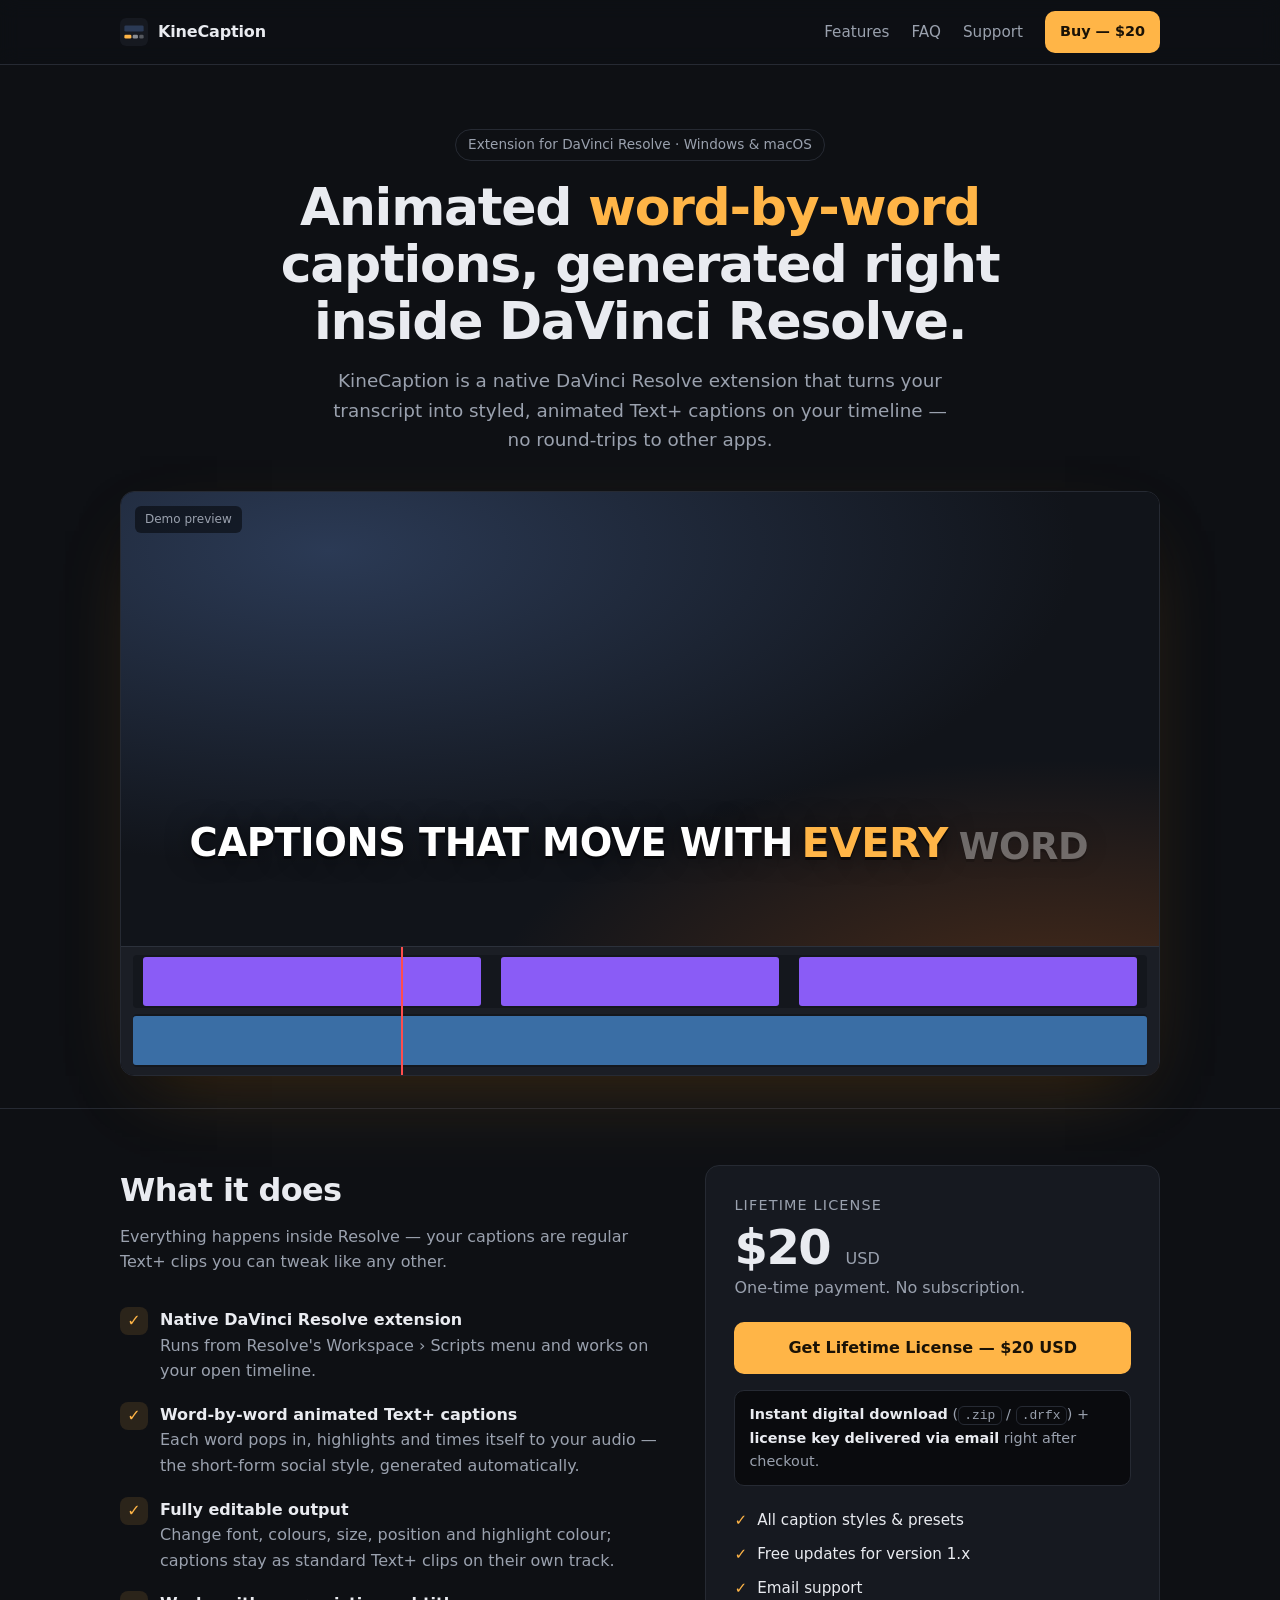
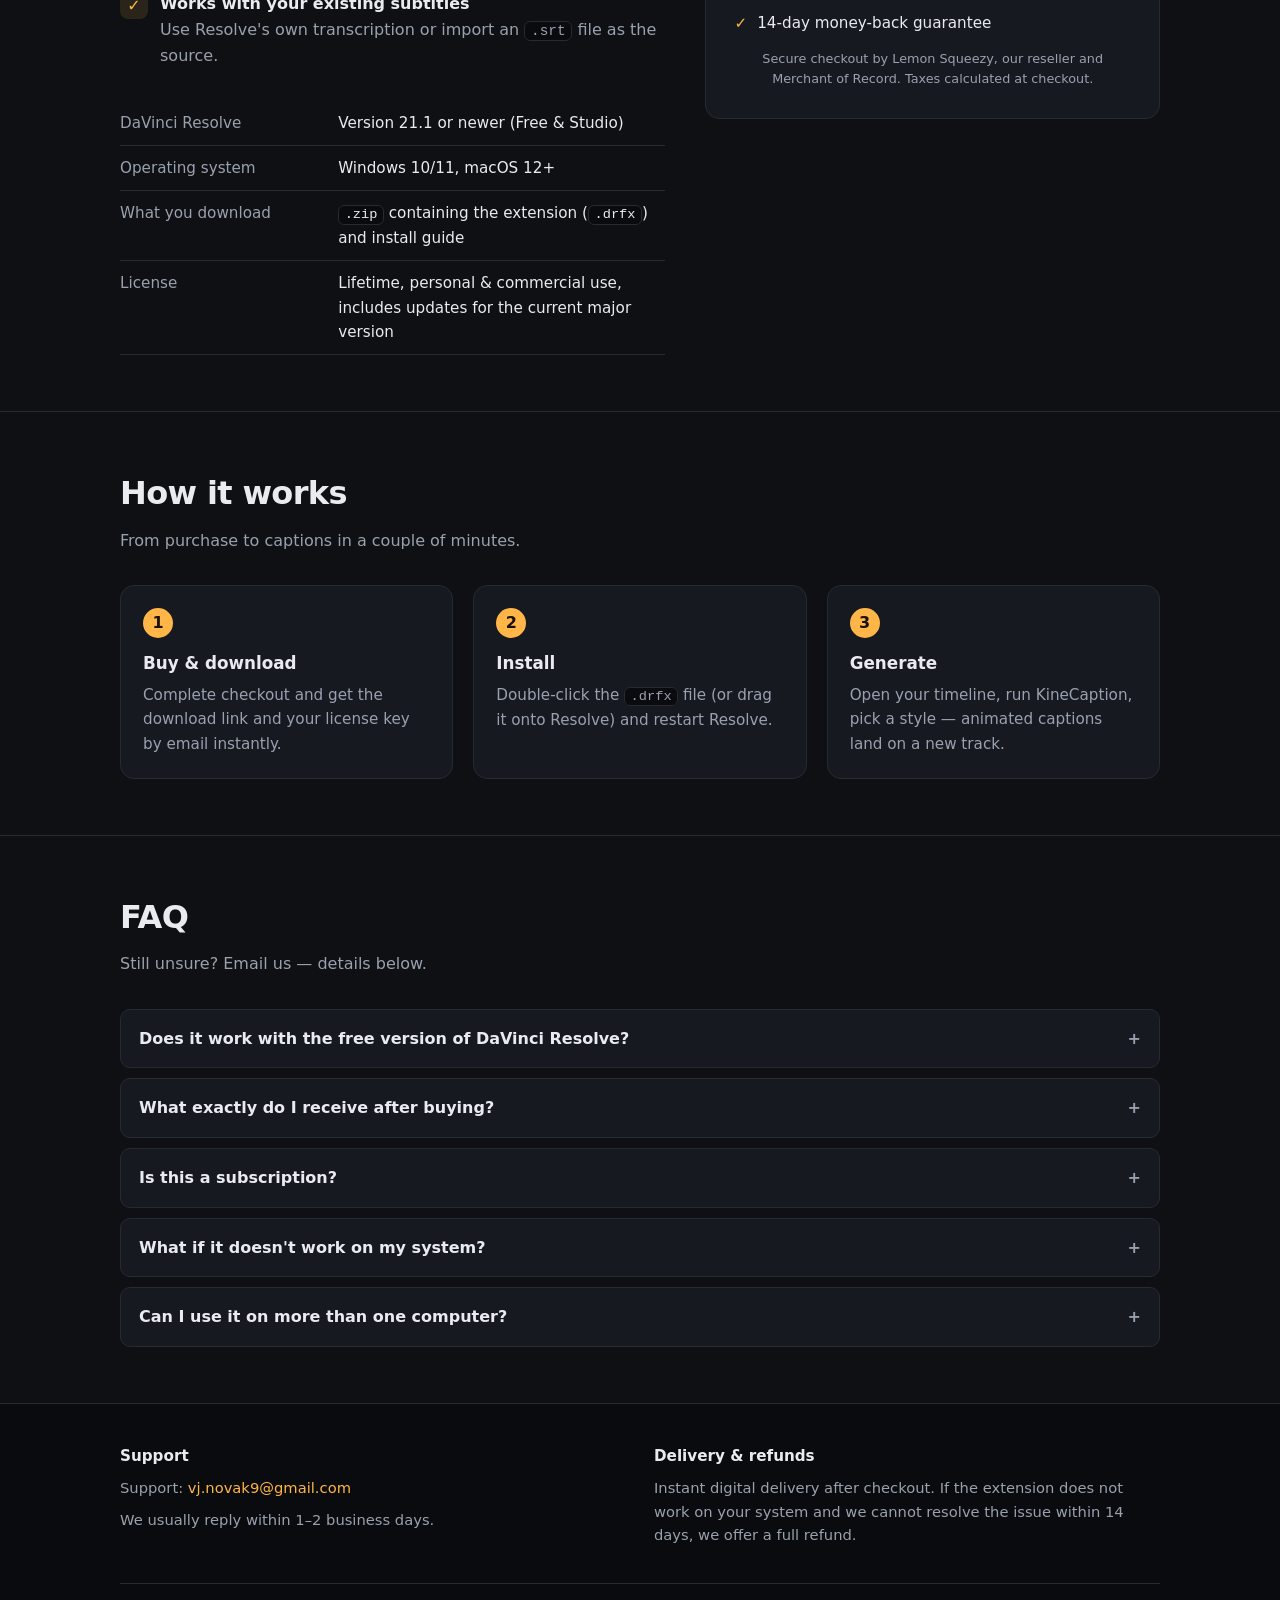
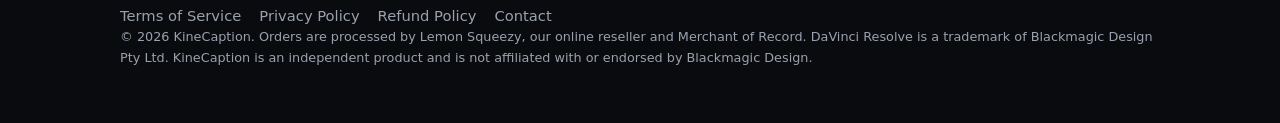
==== index.html @ fbbd6f4f "update some placeholder values to real ones" ====
<!doctype html>
<!--
  ================================================================
  EDIT BEFORE LAUNCH — search this file for these values:
    • Product name ............ "KineCaption"
    • Price ................... "$20" / "20 USD"
    • Checkout link ........... https://videoextensions.lemonsqueezy.com/buy/YOUR-PRODUCT-ID
    • Demo video .............. assets/demo.mp4
    • Seller name / country ... "YOUR NAME" in terms/privacy/refund pages
  The same name, email and seller details also appear in
  terms.html, privacy.html and refund.html.
  ================================================================
-->
<html lang="en">
<head>
  <meta charset="utf-8">
  <meta name="viewport" content="width=device-width, initial-scale=1">
  <title>KineCaption — Animated word-by-word captions for DaVinci Resolve</title>
  <meta name="description" content="A native DaVinci Resolve extension that generates animated, word-by-word Text+ captions on your timeline. One-time purchase, instant digital download.">
  <meta property="og:title" content="KineCaption — Animated word-by-word captions for DaVinci Resolve">
  <meta property="og:description" content="Generate animated, word-by-word Text+ captions directly inside DaVinci Resolve.">
  <meta property="og:type" content="website">
  <meta name="theme-color" content="#0e1014">
  <link rel="icon" href="assets/favicon.svg" type="image/svg+xml">
  <link rel="stylesheet" href="assets/style.css">
</head>
<body>

<header class="site-header">
  <div class="container">
    <a class="brand" href="./">
      <img src="assets/favicon.svg" alt="" width="28" height="28">
      KineCaption
    </a>
    <nav class="nav" aria-label="Main">
      <a href="#features">Features</a>
      <a href="#faq">FAQ</a>
      <a href="#support">Support</a>
      <a class="btn btn-primary btn-small" href="#pricing">Buy — $20</a>
    </nav>
  </div>
</header>

<main>

  <!-- 1. Product name + headline -->
  <section class="hero">
    <div class="container">
      <span class="eyebrow">Extension for DaVinci Resolve · Windows &amp; macOS</span>
      <h1>Animated <em>word-by-word</em> captions, generated right inside DaVinci Resolve.</h1>
      <p class="lede">
        KineCaption is a native DaVinci Resolve extension that turns your transcript into
        styled, animated Text+ captions on your timeline — no round-trips to other apps.
      </p>

      <!-- 2. Demo video -->
      <div class="video-frame" id="demo">
        <!--
          Put your recording at assets/demo.mp4 (H.264 MP4 keeps it compatible
          everywhere). For a still frame before playback, save one as
          assets/poster.jpg and add poster="assets/poster.jpg" to <video>.
          Prefer YouTube/Vimeo? Replace the <video> element with e.g.:
          <iframe src="https://www.youtube-nocookie.com/embed/VIDEO_ID" title="KineCaption demo"
                  allow="accelerometer; encrypted-media; gyroscope; picture-in-picture" allowfullscreen></iframe>
        -->
        <video controls playsinline preload="metadata">
          <source src="assets/demo.mp4" type="video/mp4">
        </video>

        <!-- Shown automatically while assets/demo.mp4 is missing -->
        <div class="demo-placeholder" aria-hidden="true">
          <span class="demo-badge">Demo preview</span>
          <div class="demo-viewer">
            <div class="demo-caption" id="demo-caption"></div>
          </div>
          <div class="demo-timeline">
            <div class="demo-track text" id="demo-text-track"></div>
            <div class="demo-track video"><div class="demo-clip"></div></div>
            <div class="demo-playhead" id="demo-playhead"></div>
          </div>
        </div>
      </div>
    </div>
  </section>

  <!-- Summary bullets + 3. price & delivery -->
  <section id="features">
    <div class="container grid-2">
      <div>
        <h2>What it does</h2>
        <p class="section-sub">Everything happens inside Resolve — your captions are regular Text+ clips you can tweak like any other.</p>

        <ul class="features">
          <li>
            <span class="check" aria-hidden="true">✓</span>
            <div>
              <strong>Native DaVinci Resolve extension</strong>
              <span class="desc">Runs from Resolve's Workspace › Scripts menu and works on your open timeline.</span>
            </div>
          </li>
          <li>
            <span class="check" aria-hidden="true">✓</span>
            <div>
              <strong>Word-by-word animated Text+ captions</strong>
              <span class="desc">Each word pops in, highlights and times itself to your audio — the short-form social style, generated automatically.</span>
            </div>
          </li>
          <li>
            <span class="check" aria-hidden="true">✓</span>
            <div>
              <strong>Fully editable output</strong>
              <span class="desc">Change font, colours, size, position and highlight colour; captions stay as standard Text+ clips on their own track.</span>
            </div>
          </li>
          <li>
            <span class="check" aria-hidden="true">✓</span>
            <div>
              <strong>Works with your existing subtitles</strong>
              <span class="desc">Use Resolve's own transcription or import an <code>.srt</code> file as the source.</span>
            </div>
          </li>
        </ul>

        <table class="compat" aria-label="Compatibility">
          <tr><th scope="row">DaVinci Resolve</th><td>Version 21.1 or newer (Free &amp; Studio)</td></tr>
          <tr><th scope="row">Operating system</th><td>Windows 10/11, macOS 12+</td></tr>
          <tr><th scope="row">What you download</th><td><code>.zip</code> containing the extension (<code>.drfx</code>) and install guide</td></tr>
          <tr><th scope="row">License</th><td>Lifetime, personal &amp; commercial use, includes updates for the current major version</td></tr>
        </table>
      </div>

      <aside class="price-card" id="pricing" aria-labelledby="pricing-title">
        <p class="plan" id="pricing-title">Lifetime license</p>
        <p class="price">$20 <small>USD</small></p>
        <p class="one-time">One-time payment. No subscription.</p>

        <!--
          Paste your Lemon Squeezy checkout link below.
          The "lemonsqueezy-button" class opens checkout as an overlay
          (via lemon.js at the bottom of the page); without JS it opens normally.
        -->
        <a class="btn btn-primary btn-block lemonsqueezy-button"
           href="https://videoextensions.lemonsqueezy.com/buy/YOUR-PRODUCT-ID">
          Get Lifetime License — $20 USD
        </a>

        <p class="delivery">
          <strong>Instant digital download</strong> (<code>.zip</code> / <code>.drfx</code>)
          + <strong>license key delivered via email</strong> right after checkout.
        </p>

        <ul>
          <li>All caption styles &amp; presets</li>
          <li>Free updates for version 1.x</li>
          <li>Email support</li>
          <li>14-day money-back guarantee</li>
        </ul>

        <p class="secure">Secure checkout by Lemon Squeezy, our reseller and Merchant of Record. Taxes calculated at checkout.</p>
      </aside>
    </div>
  </section>

  <section id="how">
    <div class="container">
      <h2>How it works</h2>
      <p class="section-sub">From purchase to captions in a couple of minutes.</p>
      <div class="steps">
        <div class="step">
          <h3>Buy &amp; download</h3>
          <p>Complete checkout and get the download link and your license key by email instantly.</p>
        </div>
        <div class="step">
          <h3>Install</h3>
          <p>Double-click the <code>.drfx</code> file (or drag it onto Resolve) and restart Resolve.</p>
        </div>
        <div class="step">
          <h3>Generate</h3>
          <p>Open your timeline, run KineCaption, pick a style — animated captions land on a new track.</p>
        </div>
      </div>
    </div>
  </section>

  <section id="faq">
    <div class="container">
      <h2>FAQ</h2>
      <p class="section-sub">Still unsure? Email us — details below.</p>
      <div class="faq">
        <details>
          <summary>Does it work with the free version of DaVinci Resolve?</summary>
          <p>No. KineCaption works only with DaVinci Resolve Studio, version 21.1 or newer.</p>
        </details>
        <details>
          <summary>What exactly do I receive after buying?</summary>
          <p>A download link for a <code>.zip</code> file containing the extension (<code>.drfx</code>) and a short install guide, plus a license key. Both arrive by email immediately after checkout and are also shown on the order confirmation page.</p>
        </details>
        <details>
          <summary>Is this a subscription?</summary>
          <p>No. It's a one-time payment of $20 USD for a lifetime license.</p>
        </details>
        <details>
          <summary>What if it doesn't work on my system?</summary>
          <p>Email us and we'll help you get it running. If we can't resolve the issue within 14 days of purchase, you get a full refund. See the <a href="refund.html">refund policy</a>.</p>
        </details>
        <details>
          <summary>Can I use it on more than one computer?</summary>
          <p>Yes — one license covers you, the buyer, on up to two computers that you personally use.</p>
        </details>
      </div>
    </div>
  </section>

</main>

<!-- 4. Support email + 5. fulfillment & refund policy -->
<footer class="site-footer" id="support">
  <div class="container">
    <div class="footer-grid">
      <div>
        <h4>Support</h4>
        <p>Support: <a href="mailto:vj.novak9@gmail.com">vj.novak9@gmail.com</a></p>
        <p>We usually reply within 1–2 business days.</p>
      </div>
      <div>
        <h4>Delivery &amp; refunds</h4>
        <p>Instant digital delivery after checkout. If the extension does not work on your system and we cannot resolve the issue within 14 days, we offer a full refund.</p>
      </div>
    </div>

    <nav class="footer-links" aria-label="Legal">
      <a href="terms.html">Terms of Service</a>
      <a href="privacy.html">Privacy Policy</a>
      <a href="refund.html">Refund Policy</a>
      <a href="mailto:vj.novak9@gmail.com">Contact</a>
    </nav>

    <p class="legal-note">
      © <span id="year">2026</span> KineCaption. Orders are processed by Lemon Squeezy, our online reseller and Merchant of Record.
      DaVinci Resolve is a trademark of Blackmagic Design Pty Ltd. KineCaption is an independent product and is not affiliated with or endorsed by Blackmagic Design.
    </p>
  </div>
</footer>

<script src="assets/main.js" defer></script>
<!-- Lemon Squeezy checkout overlay — https://docs.lemonsqueezy.com/help/lemonjs/what-is-lemonjs -->
<script src="https://app.lemonsqueezy.com/js/lemon.js" defer></script>
</body>
</html>
---- assets/style.css ----
/* ------------------------------------------------------------------
   Design tokens
------------------------------------------------------------------- */
:root {
  --bg: #0e1014;
  --bg-raised: #161920;
  --bg-sunken: #0a0b0e;
  --border: #262a33;
  --text: #e9ebf0;
  --text-muted: #9aa1ae;
  --accent: #ffb547;
  --accent-strong: #ff9a1f;
  --accent-ink: #1a1206;
  --radius: 14px;
  --maxw: 1080px;
  --font: ui-sans-serif, system-ui, -apple-system, "Segoe UI", Roboto, "Helvetica Neue", Arial, sans-serif;
  --mono: ui-monospace, SFMono-Regular, Menlo, Consolas, monospace;
}

*,
*::before,
*::after { box-sizing: border-box; }

html { scroll-behavior: smooth; scroll-padding-top: 80px; }

body {
  margin: 0;
  background: var(--bg);
  color: var(--text);
  font-family: var(--font);
  font-size: 16px;
  line-height: 1.6;
  -webkit-font-smoothing: antialiased;
}

a { color: var(--accent); text-decoration: none; }
a:hover { text-decoration: underline; }

code {
  font-family: var(--mono);
  font-size: 0.9em;
  background: var(--bg-sunken);
  border: 1px solid var(--border);
  border-radius: 6px;
  padding: 0.1em 0.4em;
}

.container {
  width: 100%;
  max-width: var(--maxw);
  margin: 0 auto;
  padding: 0 20px;
}

/* ------------------------------------------------------------------
   Header
------------------------------------------------------------------- */
.site-header {
  position: sticky;
  top: 0;
  z-index: 10;
  background: rgba(14, 16, 20, 0.85);
  backdrop-filter: blur(10px);
  border-bottom: 1px solid var(--border);
}

.site-header .container {
  display: flex;
  align-items: center;
  justify-content: space-between;
  height: 64px;
}

.brand {
  display: flex;
  align-items: center;
  gap: 10px;
  color: var(--text);
  font-weight: 700;
  letter-spacing: -0.01em;
}
.brand:hover { text-decoration: none; }
.brand img { width: 28px; height: 28px; }

.nav { display: flex; align-items: center; gap: 22px; }
.nav a:not(.btn) { color: var(--text-muted); font-size: 0.95rem; }
.nav a:not(.btn):hover { color: var(--text); text-decoration: none; }

/* ------------------------------------------------------------------
   Buttons
------------------------------------------------------------------- */
.btn {
  display: inline-flex;
  align-items: center;
  justify-content: center;
  gap: 8px;
  padding: 12px 22px;
  border-radius: 10px;
  border: 1px solid transparent;
  font-weight: 650;
  font-size: 1rem;
  cursor: pointer;
  transition: transform 0.12s ease, background 0.12s ease;
}
.btn:hover { text-decoration: none; transform: translateY(-1px); }

.btn-primary {
  background: var(--accent);
  color: var(--accent-ink);
}
.btn-primary:hover { background: var(--accent-strong); }

.btn-small { padding: 8px 14px; font-size: 0.9rem; }
.btn-block { width: 100%; }

/* ------------------------------------------------------------------
   Hero
------------------------------------------------------------------- */
.hero { padding: 64px 0 32px; text-align: center; }

.eyebrow {
  display: inline-block;
  margin-bottom: 18px;
  padding: 4px 12px;
  border: 1px solid var(--border);
  border-radius: 999px;
  color: var(--text-muted);
  font-size: 0.85rem;
}

.hero h1 {
  margin: 0 auto 16px;
  max-width: 820px;
  font-size: clamp(2rem, 5vw, 3.25rem);
  line-height: 1.1;
  letter-spacing: -0.025em;
}
.hero h1 em { font-style: normal; color: var(--accent); }

.lede {
  margin: 0 auto 36px;
  max-width: 640px;
  color: var(--text-muted);
  font-size: 1.15rem;
}

/* ------------------------------------------------------------------
   Demo video
------------------------------------------------------------------- */
.video-frame {
  position: relative;
  aspect-ratio: 16 / 9;
  width: 100%;
  border-radius: var(--radius);
  border: 1px solid var(--border);
  background: var(--bg-sunken);
  overflow: hidden;
  box-shadow: 0 30px 80px -30px rgba(255, 170, 60, 0.25), 0 20px 50px -20px rgba(0, 0, 0, 0.8);
}

.video-frame video,
.video-frame iframe {
  position: absolute;
  inset: 0;
  width: 100%;
  height: 100%;
  border: 0;
  background: #000;
}

/* Animated placeholder, shown until a real demo video is added */
.demo-placeholder {
  position: absolute;
  inset: 0;
  display: none;
  flex-direction: column;
  background:
    radial-gradient(120% 90% at 20% 10%, #2b3a55 0%, transparent 60%),
    radial-gradient(100% 80% at 90% 90%, #4a2c1a 0%, transparent 55%),
    #11141a;
}
.video-frame.no-video .demo-placeholder { display: flex; }
.video-frame.no-video video { display: none; }

.demo-viewer {
  flex: 1;
  display: flex;
  align-items: flex-end;
  justify-content: center;
  padding: 0 6% 7%;
}

.demo-caption {
  display: flex;
  flex-wrap: wrap;
  justify-content: center;
  gap: 0 0.35em;
  min-height: 1.3em;
  font-size: clamp(1.1rem, 3.6vw, 2.4rem);
  font-weight: 800;
  letter-spacing: -0.01em;
  text-transform: uppercase;
  text-shadow: 0 3px 0 rgba(0, 0, 0, 0.55), 0 0 24px rgba(0, 0, 0, 0.6);
}
.demo-caption span {
  color: #fff;
  opacity: 0.35;
  transform: translateY(4px) scale(0.96);
  transition: opacity 0.15s ease, transform 0.15s ease, color 0.15s ease;
}
.demo-caption span.shown { opacity: 1; transform: none; }
.demo-caption span.active { color: var(--accent); transform: scale(1.08); }

.demo-timeline {
  height: 22%;
  min-height: 56px;
  padding: 8px 12px;
  background: #1b1e25;
  border-top: 1px solid #2c313b;
  display: grid;
  grid-template-rows: 1fr 1fr;
  gap: 6px;
  position: relative;
}
.demo-track { position: relative; border-radius: 4px; background: #14171d; }
.demo-clip {
  position: absolute;
  top: 2px;
  bottom: 2px;
  border-radius: 3px;
}
.demo-track.text .demo-clip { background: #8a5cf6; }
.demo-track.video .demo-clip { background: #3a6ea5; left: 0; right: 0; }
.demo-playhead {
  position: absolute;
  top: 0;
  bottom: 0;
  left: 12px;
  width: 2px;
  background: #ff4d4d;
}

.demo-badge {
  position: absolute;
  top: 14px;
  left: 14px;
  padding: 4px 10px;
  border-radius: 6px;
  background: rgba(0, 0, 0, 0.5);
  color: var(--text-muted);
  font-size: 0.75rem;
}

/* ------------------------------------------------------------------
   Sections
------------------------------------------------------------------- */
section { padding: 56px 0; }
section + section { border-top: 1px solid var(--border); }

h2 {
  margin: 0 0 8px;
  font-size: clamp(1.5rem, 3vw, 2rem);
  letter-spacing: -0.02em;
}
.section-sub { margin: 0 0 32px; color: var(--text-muted); }

.grid-2 {
  display: grid;
  grid-template-columns: 1.2fr 1fr;
  gap: 40px;
  align-items: start;
}

/* Feature bullets */
.features { list-style: none; margin: 0; padding: 0; display: grid; gap: 18px; }
.features li { display: grid; grid-template-columns: 28px 1fr; gap: 12px; }
.features .check {
  width: 28px;
  height: 28px;
  border-radius: 8px;
  display: grid;
  place-items: center;
  background: rgba(255, 181, 71, 0.12);
  color: var(--accent);
  font-weight: 800;
}
.features strong { display: block; }
.features span.desc { color: var(--text-muted); }

/* Compatibility table */
.compat {
  width: 100%;
  margin-top: 32px;
  border-collapse: collapse;
  font-size: 0.95rem;
}
.compat th,
.compat td {
  padding: 10px 0;
  border-bottom: 1px solid var(--border);
  text-align: left;
  vertical-align: top;
}
.compat th { width: 40%; color: var(--text-muted); font-weight: 500; }

/* Pricing card */
.price-card {
  position: sticky;
  top: 88px;
  padding: 28px;
  border-radius: var(--radius);
  border: 1px solid var(--border);
  background: var(--bg-raised);
}
.price-card .plan { margin: 0; color: var(--text-muted); font-size: 0.9rem; text-transform: uppercase; letter-spacing: 0.08em; }
.price-card .price { margin: 6px 0 4px; font-size: 3rem; font-weight: 800; letter-spacing: -0.03em; line-height: 1; }
.price-card .price small { font-size: 1rem; color: var(--text-muted); font-weight: 500; letter-spacing: 0; }
.price-card .one-time { margin: 0 0 22px; color: var(--text-muted); }
.price-card ul { margin: 22px 0 0; padding: 0; list-style: none; display: grid; gap: 10px; font-size: 0.95rem; }
.price-card li::before { content: "✓"; color: var(--accent); margin-right: 10px; font-weight: 800; }
.delivery {
  margin: 16px 0 0;
  padding: 12px 14px;
  border-radius: 10px;
  background: var(--bg-sunken);
  border: 1px solid var(--border);
  font-size: 0.9rem;
  color: var(--text-muted);
}
.delivery strong { color: var(--text); }
.secure { margin: 14px 0 0; font-size: 0.8rem; color: var(--text-muted); text-align: center; }

/* Steps */
.steps { display: grid; grid-template-columns: repeat(3, 1fr); gap: 20px; counter-reset: step; }
.step {
  padding: 22px;
  border-radius: var(--radius);
  border: 1px solid var(--border);
  background: var(--bg-raised);
}
.step::before {
  counter-increment: step;
  content: counter(step);
  display: inline-grid;
  place-items: center;
  width: 30px;
  height: 30px;
  margin-bottom: 12px;
  border-radius: 50%;
  background: var(--accent);
  color: var(--accent-ink);
  font-weight: 800;
}
.step h3 { margin: 0 0 6px; font-size: 1.05rem; }
.step p { margin: 0; color: var(--text-muted); font-size: 0.95rem; }

/* FAQ */
.faq { display: grid; gap: 10px; }
.faq details {
  border: 1px solid var(--border);
  border-radius: 10px;
  background: var(--bg-raised);
  padding: 0 18px;
}
.faq summary {
  cursor: pointer;
  padding: 16px 0;
  font-weight: 600;
  list-style: none;
}
.faq summary::-webkit-details-marker { display: none; }
.faq summary::after { content: "+"; float: right; color: var(--text-muted); }
.faq details[open] summary::after { content: "–"; }
.faq details p { margin: 0 0 16px; color: var(--text-muted); }

/* ------------------------------------------------------------------
   Footer
------------------------------------------------------------------- */
.site-footer {
  padding: 40px 0 48px;
  border-top: 1px solid var(--border);
  background: var(--bg-sunken);
  font-size: 0.92rem;
  color: var(--text-muted);
}
.footer-grid {
  display: grid;
  grid-template-columns: 1fr 1fr;
  gap: 28px;
}
.site-footer h4 { margin: 0 0 8px; color: var(--text); font-size: 0.95rem; }
.site-footer p { margin: 0 0 8px; }
.footer-links { display: flex; flex-wrap: wrap; gap: 18px; margin-top: 28px; padding-top: 20px; border-top: 1px solid var(--border); }
.footer-links a { color: var(--text-muted); }
.footer-links a:hover { color: var(--text); }
.legal-note { margin-top: 14px; font-size: 0.8rem; }

/* ------------------------------------------------------------------
   Legal pages
------------------------------------------------------------------- */
.legal { padding: 56px 0 72px; }
.legal .container { max-width: 760px; }
.legal h1 { margin: 0 0 6px; font-size: 2.2rem; letter-spacing: -0.02em; }
.legal .updated { margin: 0 0 32px; color: var(--text-muted); font-size: 0.9rem; }
.legal h2 { margin: 36px 0 10px; font-size: 1.25rem; }
.legal p,
.legal li { color: #c8ccd5; }
.legal ul { padding-left: 1.2em; }

/* ------------------------------------------------------------------
   Responsive
------------------------------------------------------------------- */
@media (max-width: 860px) {
  .grid-2 { grid-template-columns: 1fr; }
  .price-card { position: static; }
  .steps { grid-template-columns: 1fr; }
}

@media (max-width: 600px) {
  .nav a:not(.btn) { display: none; }
  .hero { padding-top: 40px; }
  .footer-grid { grid-template-columns: 1fr; }
}

@media (prefers-reduced-motion: reduce) {
  html { scroll-behavior: auto; }
  .demo-caption span { transition: none; }
}
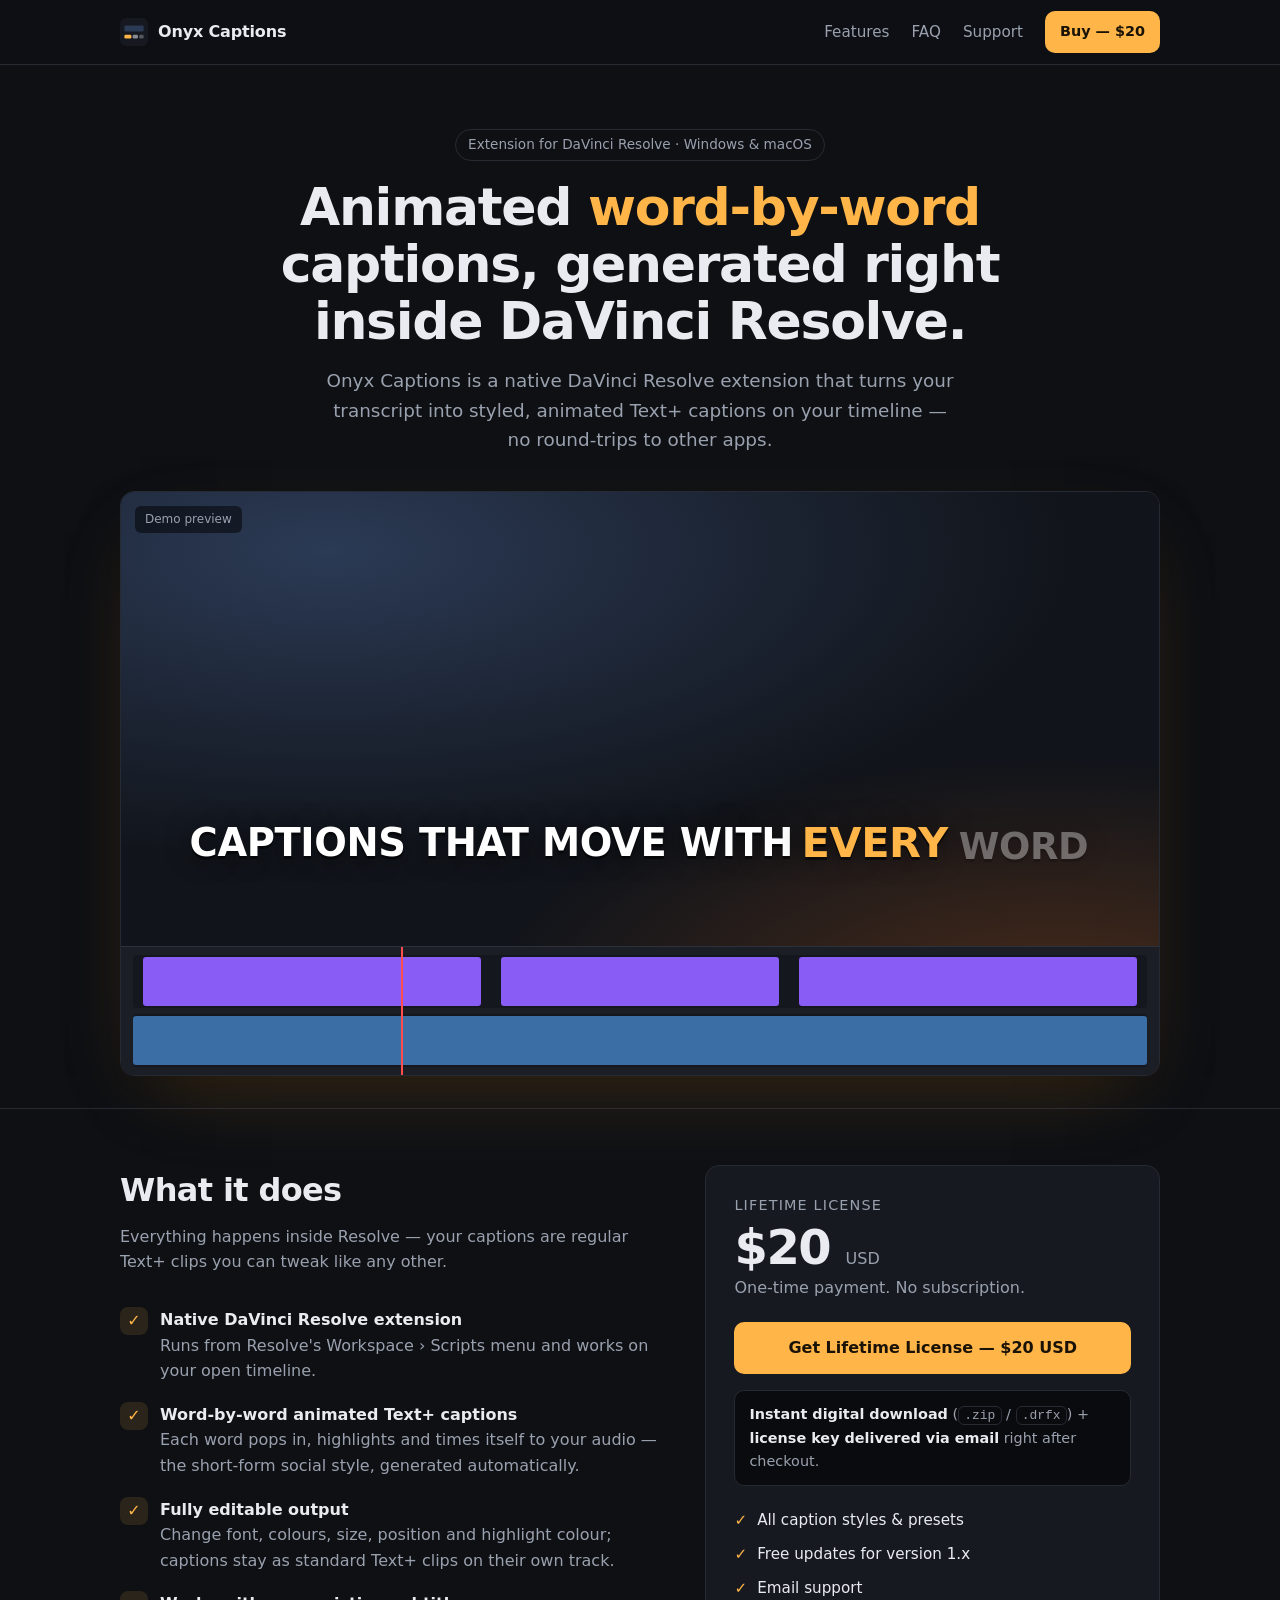
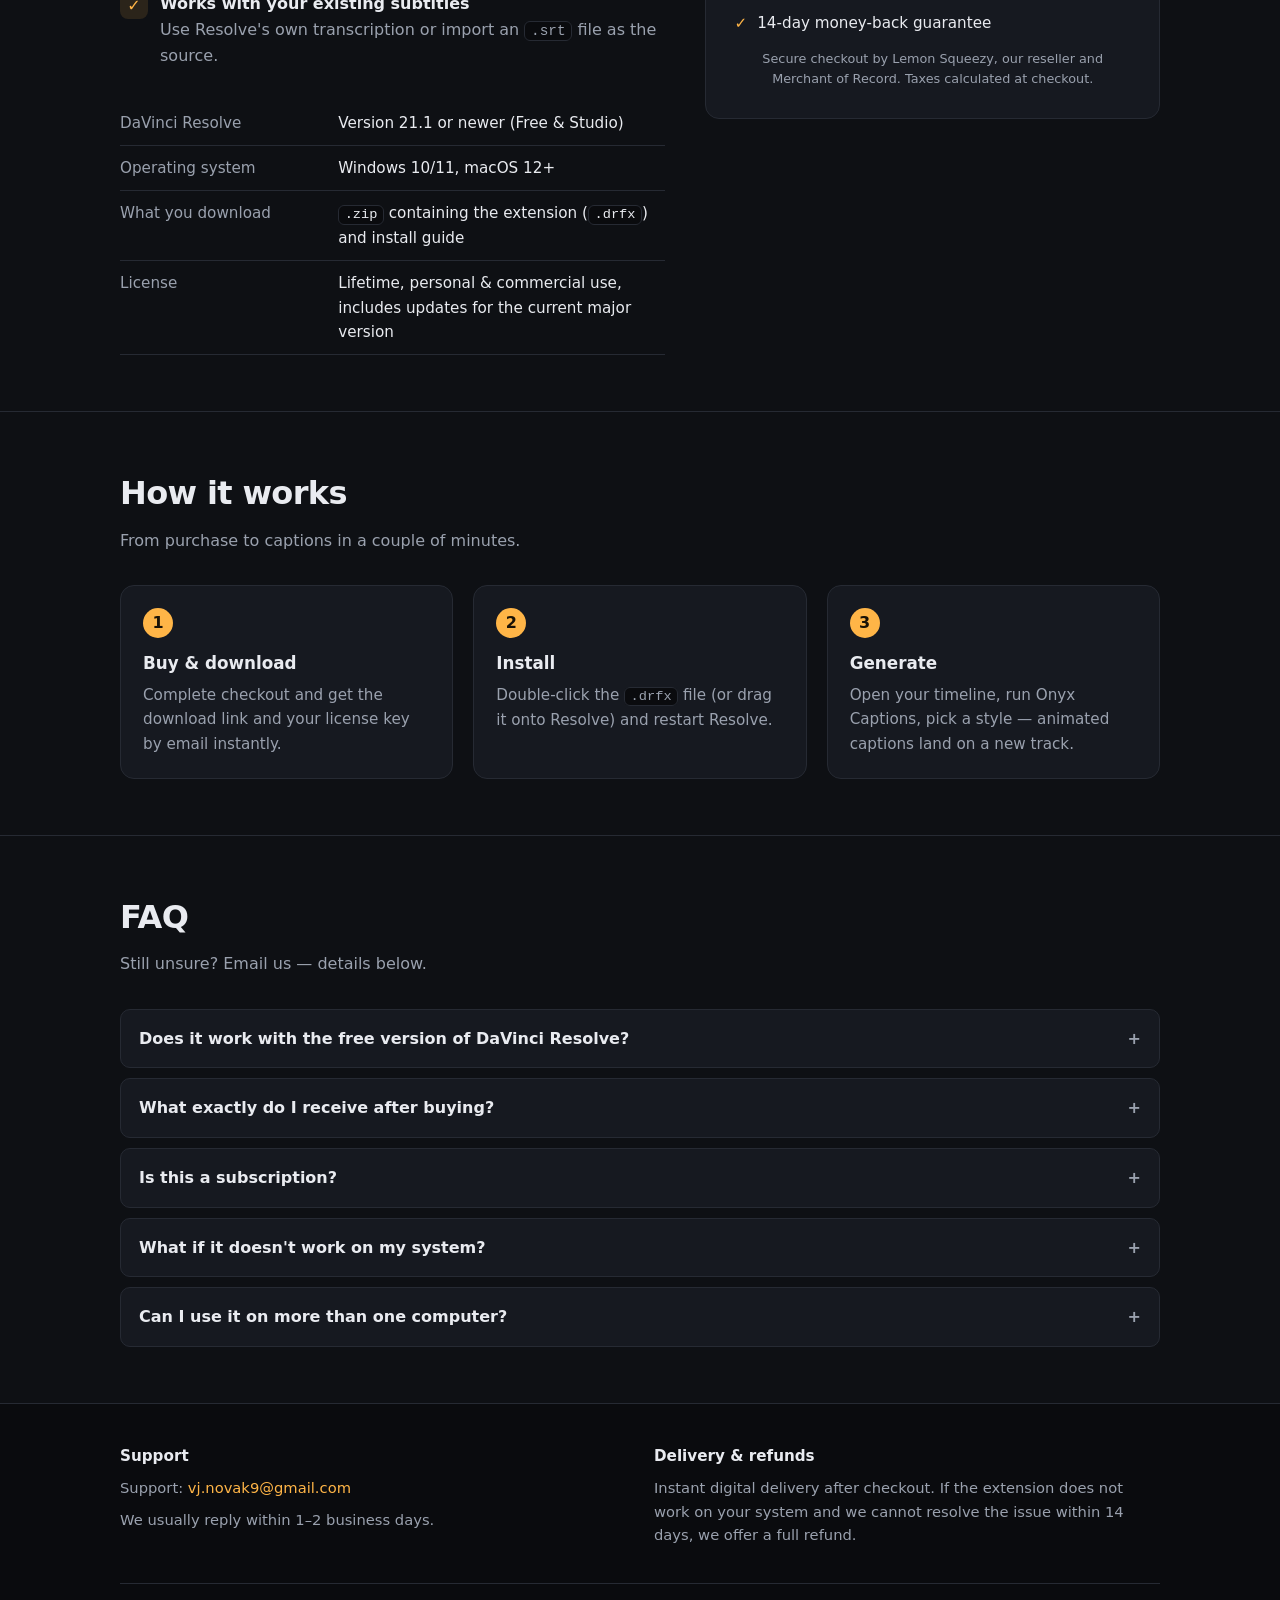
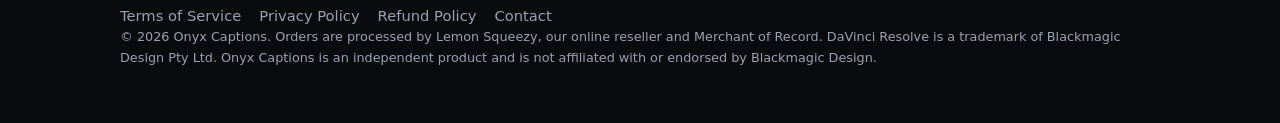
==== commit 458cd0c1: "rename to Onyx Captions" ====
--- a/index.html
+++ b/index.html
@@ -2,7 +2,6 @@
 <!--
   ================================================================
   EDIT BEFORE LAUNCH — search this file for these values:
-    • Product name ............ "KineCaption"
     • Price ................... "$20" / "20 USD"
     • Checkout link ........... https://videoextensions.lemonsqueezy.com/buy/YOUR-PRODUCT-ID
     • Demo video .............. assets/demo.mp4
@@ -15,9 +14,9 @@
 <head>
   <meta charset="utf-8">
   <meta name="viewport" content="width=device-width, initial-scale=1">
-  <title>KineCaption — Animated word-by-word captions for DaVinci Resolve</title>
+  <title>Onyx Captions — Animated word-by-word captions for DaVinci Resolve</title>
   <meta name="description" content="A native DaVinci Resolve extension that generates animated, word-by-word Text+ captions on your timeline. One-time purchase, instant digital download.">
-  <meta property="og:title" content="KineCaption — Animated word-by-word captions for DaVinci Resolve">
+  <meta property="og:title" content="Onyx Captions — Animated word-by-word captions for DaVinci Resolve">
   <meta property="og:description" content="Generate animated, word-by-word Text+ captions directly inside DaVinci Resolve.">
   <meta property="og:type" content="website">
   <meta name="theme-color" content="#0e1014">
@@ -30,7 +29,7 @@
   <div class="container">
     <a class="brand" href="./">
       <img src="assets/favicon.svg" alt="" width="28" height="28">
-      KineCaption
+      Onyx Captions
     </a>
     <nav class="nav" aria-label="Main">
       <a href="#features">Features</a>
@@ -49,7 +48,7 @@
       <span class="eyebrow">Extension for DaVinci Resolve · Windows &amp; macOS</span>
       <h1>Animated <em>word-by-word</em> captions, generated right inside DaVinci Resolve.</h1>
       <p class="lede">
-        KineCaption is a native DaVinci Resolve extension that turns your transcript into
+        Onyx Captions is a native DaVinci Resolve extension that turns your transcript into
         styled, animated Text+ captions on your timeline — no round-trips to other apps.
       </p>
 
@@ -60,7 +59,7 @@
           everywhere). For a still frame before playback, save one as
           assets/poster.jpg and add poster="assets/poster.jpg" to <video>.
           Prefer YouTube/Vimeo? Replace the <video> element with e.g.:
-          <iframe src="https://www.youtube-nocookie.com/embed/VIDEO_ID" title="KineCaption demo"
+          <iframe src="https://www.youtube-nocookie.com/embed/VIDEO_ID" title="Onyx Captions demo"
                   allow="accelerometer; encrypted-media; gyroscope; picture-in-picture" allowfullscreen></iframe>
         -->
         <video controls playsinline preload="metadata">
@@ -176,7 +175,7 @@
         </div>
         <div class="step">
           <h3>Generate</h3>
-          <p>Open your timeline, run KineCaption, pick a style — animated captions land on a new track.</p>
+          <p>Open your timeline, run Onyx Captions, pick a style — animated captions land on a new track.</p>
         </div>
       </div>
     </div>
@@ -189,7 +188,7 @@
       <div class="faq">
         <details>
           <summary>Does it work with the free version of DaVinci Resolve?</summary>
-          <p>No. KineCaption works only with DaVinci Resolve Studio, version 21.1 or newer.</p>
+          <p>No. Onyx Captions works only with DaVinci Resolve Studio, version 21.1 or newer.</p>
         </details>
         <details>
           <summary>What exactly do I receive after buying?</summary>
@@ -236,8 +235,8 @@
     </nav>
 
     <p class="legal-note">
-      © <span id="year">2026</span> KineCaption. Orders are processed by Lemon Squeezy, our online reseller and Merchant of Record.
-      DaVinci Resolve is a trademark of Blackmagic Design Pty Ltd. KineCaption is an independent product and is not affiliated with or endorsed by Blackmagic Design.
+      © <span id="year">2026</span> Onyx Captions. Orders are processed by Lemon Squeezy, our online reseller and Merchant of Record.
+      DaVinci Resolve is a trademark of Blackmagic Design Pty Ltd. Onyx Captions is an independent product and is not affiliated with or endorsed by Blackmagic Design.
     </p>
   </div>
 </footer>
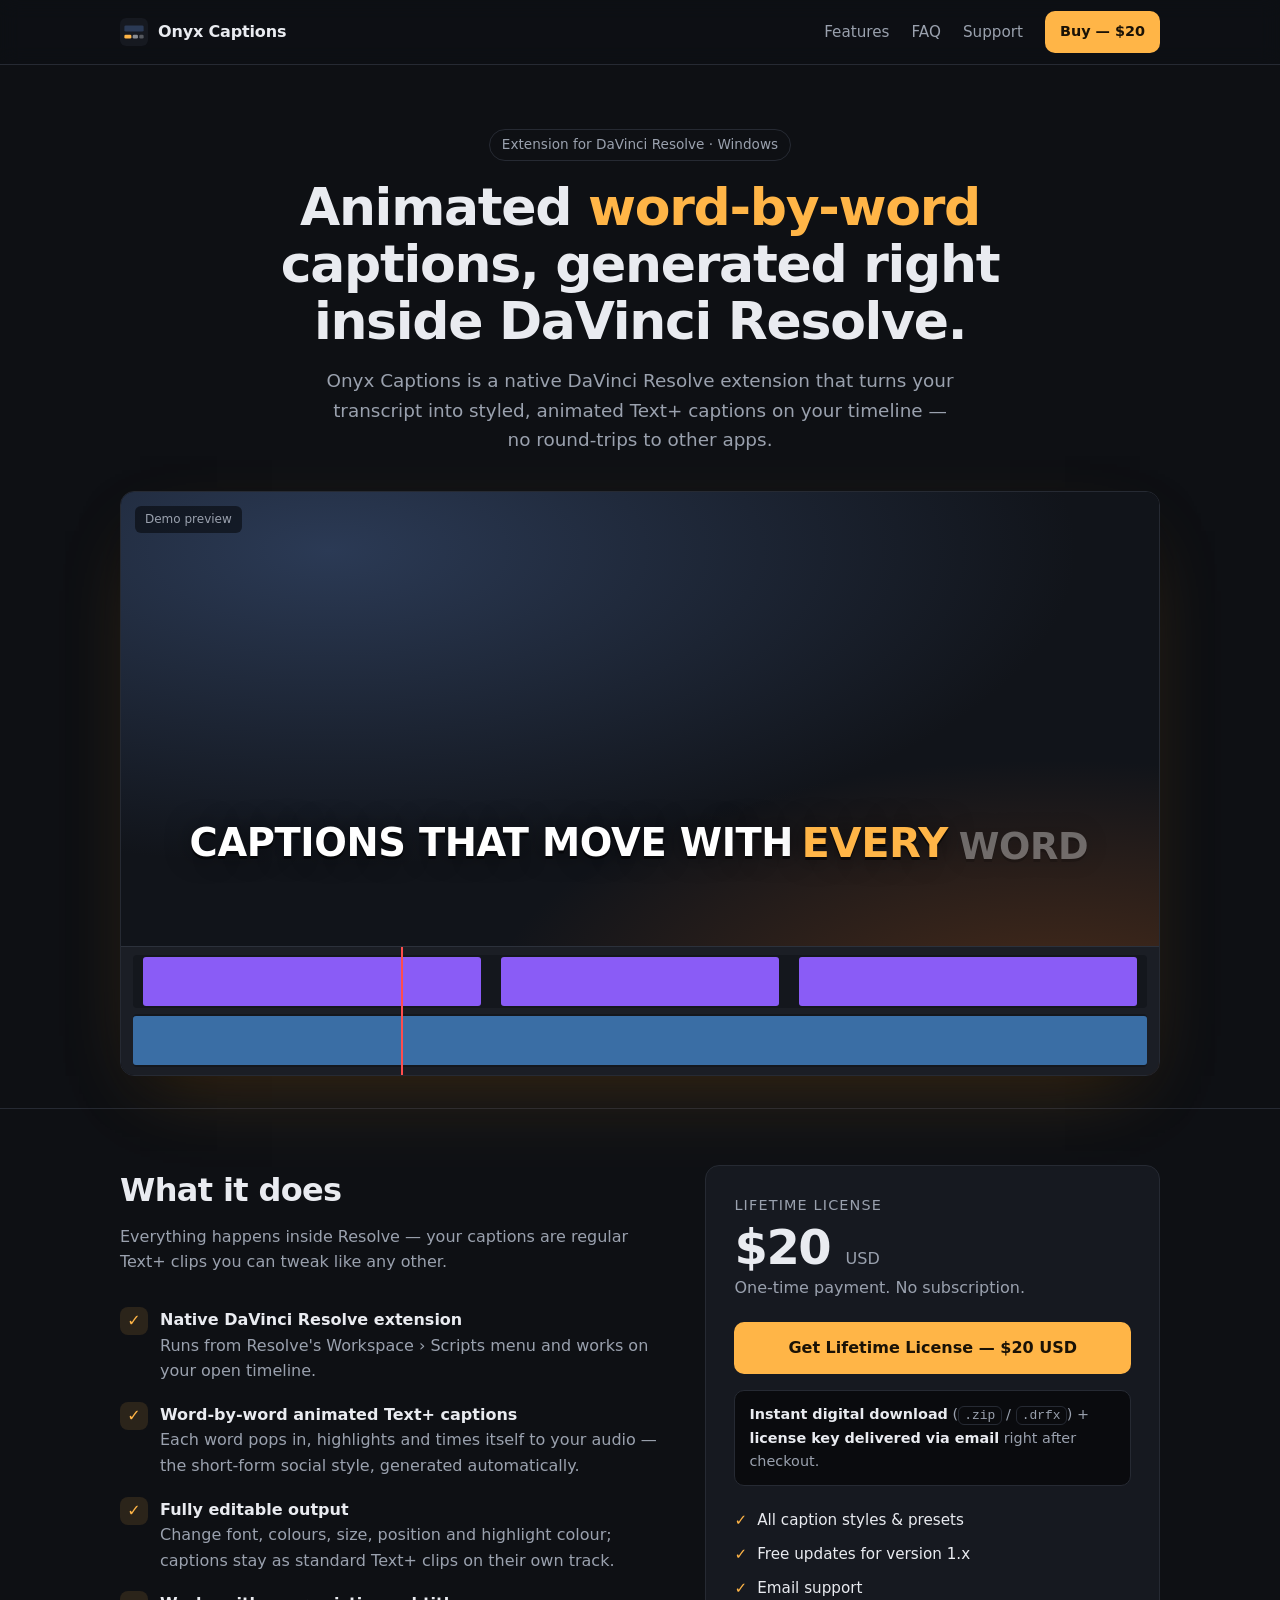
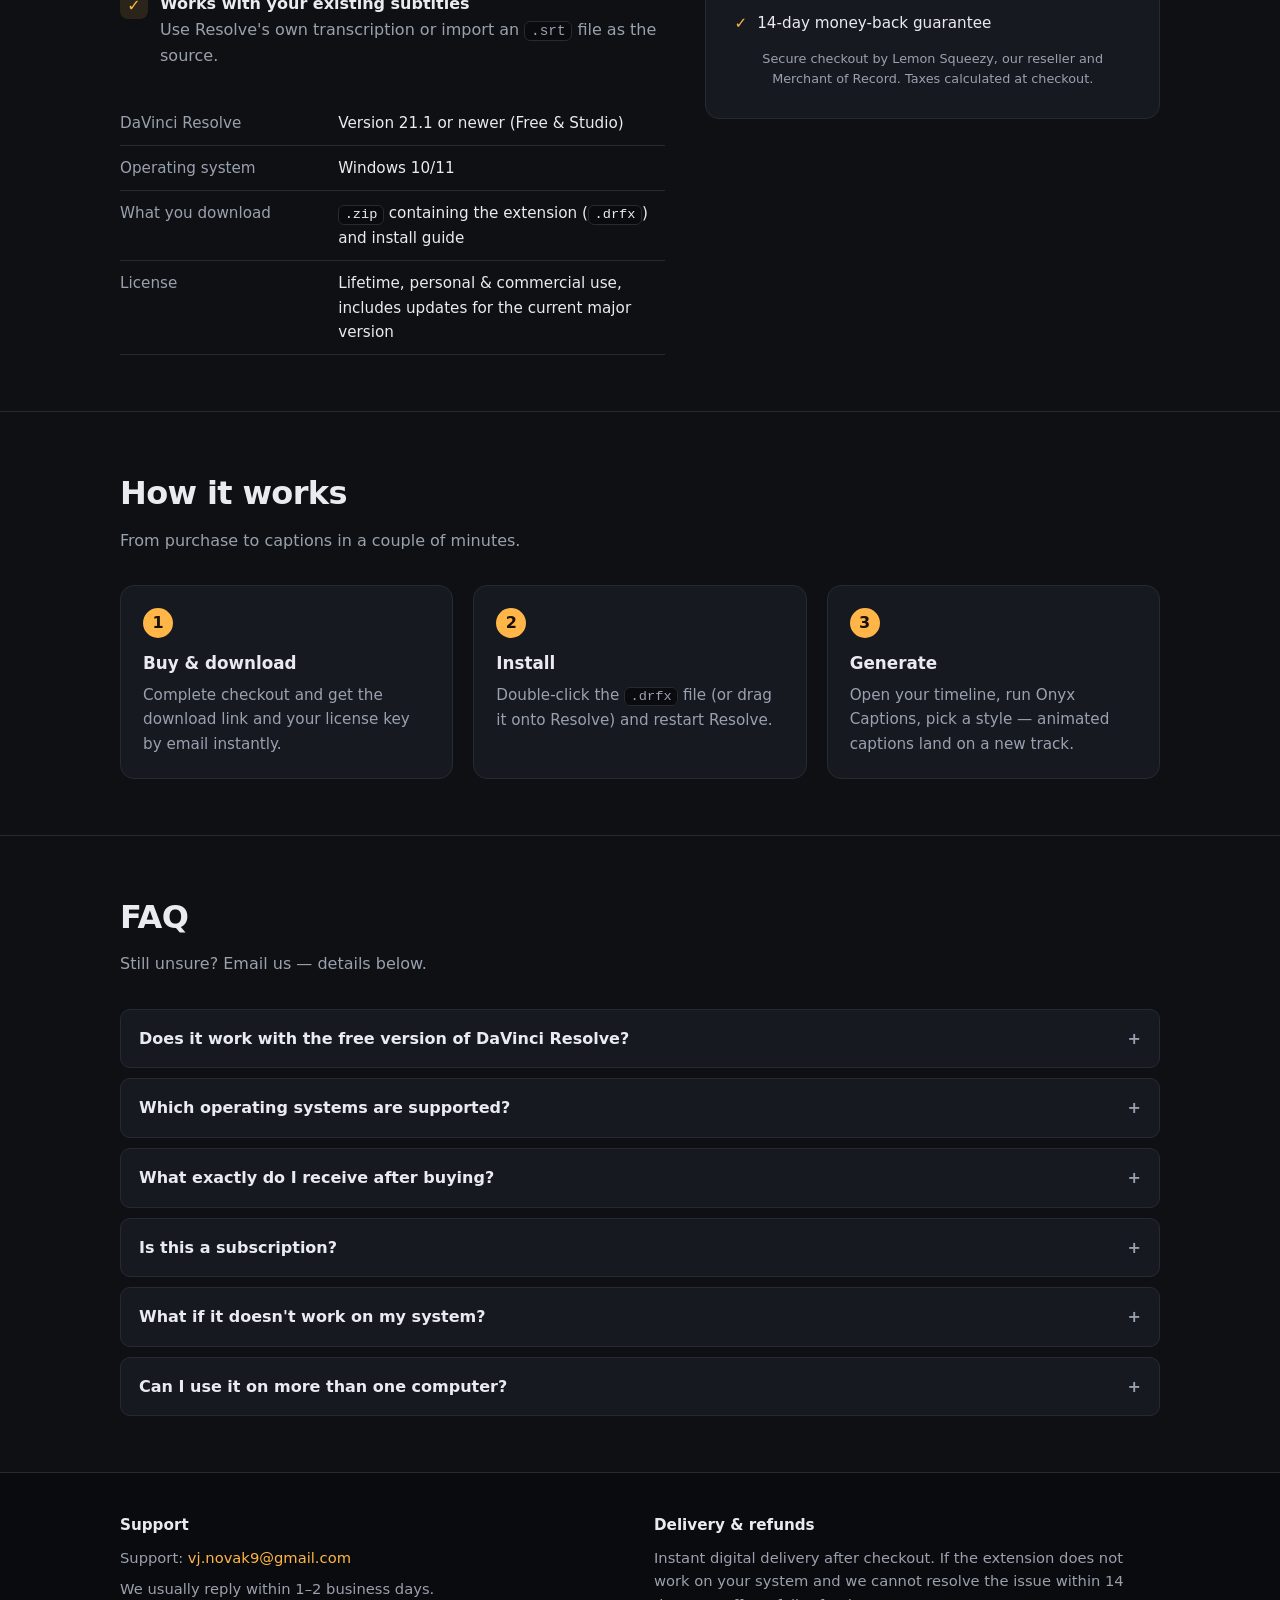
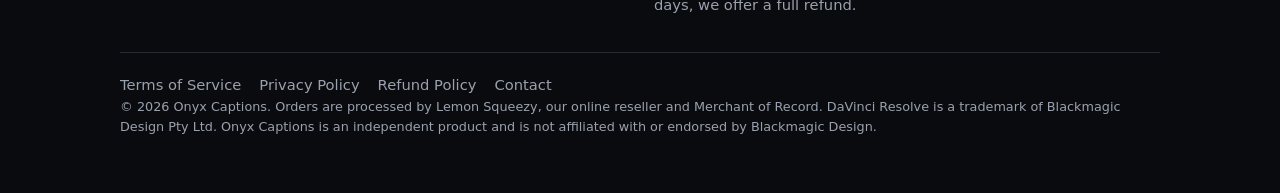
==== commit 0c6b0e02: "OS compatibility info" ====
--- a/index.html
+++ b/index.html
@@ -3,9 +3,7 @@
   ================================================================
   EDIT BEFORE LAUNCH — search this file for these values:
     • Price ................... "$20" / "20 USD"
-    • Checkout link ........... https://videoextensions.lemonsqueezy.com/buy/YOUR-PRODUCT-ID
     • Demo video .............. assets/demo.mp4
-    • Seller name / country ... "YOUR NAME" in terms/privacy/refund pages
   The same name, email and seller details also appear in
   terms.html, privacy.html and refund.html.
   ================================================================
@@ -45,7 +43,7 @@
   <!-- 1. Product name + headline -->
   <section class="hero">
     <div class="container">
-      <span class="eyebrow">Extension for DaVinci Resolve · Windows &amp; macOS</span>
+      <span class="eyebrow">Extension for DaVinci Resolve · Windows</span>
       <h1>Animated <em>word-by-word</em> captions, generated right inside DaVinci Resolve.</h1>
       <p class="lede">
         Onyx Captions is a native DaVinci Resolve extension that turns your transcript into
@@ -122,7 +120,7 @@
 
         <table class="compat" aria-label="Compatibility">
           <tr><th scope="row">DaVinci Resolve</th><td>Version 21.1 or newer (Free &amp; Studio)</td></tr>
-          <tr><th scope="row">Operating system</th><td>Windows 10/11, macOS 12+</td></tr>
+          <tr><th scope="row">Operating system</th><td>Windows 10/11</td></tr>
           <tr><th scope="row">What you download</th><td><code>.zip</code> containing the extension (<code>.drfx</code>) and install guide</td></tr>
           <tr><th scope="row">License</th><td>Lifetime, personal &amp; commercial use, includes updates for the current major version</td></tr>
         </table>
@@ -139,7 +137,7 @@
           (via lemon.js at the bottom of the page); without JS it opens normally.
         -->
         <a class="btn btn-primary btn-block lemonsqueezy-button"
-           href="https://videoextensions.lemonsqueezy.com/buy/YOUR-PRODUCT-ID">
+           href="https://videoextensions.lemonsqueezy.com/buy/1478108">
           Get Lifetime License — $20 USD
         </a>
 
@@ -191,6 +189,10 @@
           <p>No. Onyx Captions works only with DaVinci Resolve Studio, version 21.1 or newer.</p>
         </details>
         <details>
+          <summary>Which operating systems are supported?</summary>
+          <p>Onyx Captions currently only supports Windows 10/11. MacOS support is planned.</p>
+        </details>
+        <details>
           <summary>What exactly do I receive after buying?</summary>
           <p>A download link for a <code>.zip</code> file containing the extension (<code>.drfx</code>) and a short install guide, plus a license key. Both arrive by email immediately after checkout and are also shown on the order confirmation page.</p>
         </details>
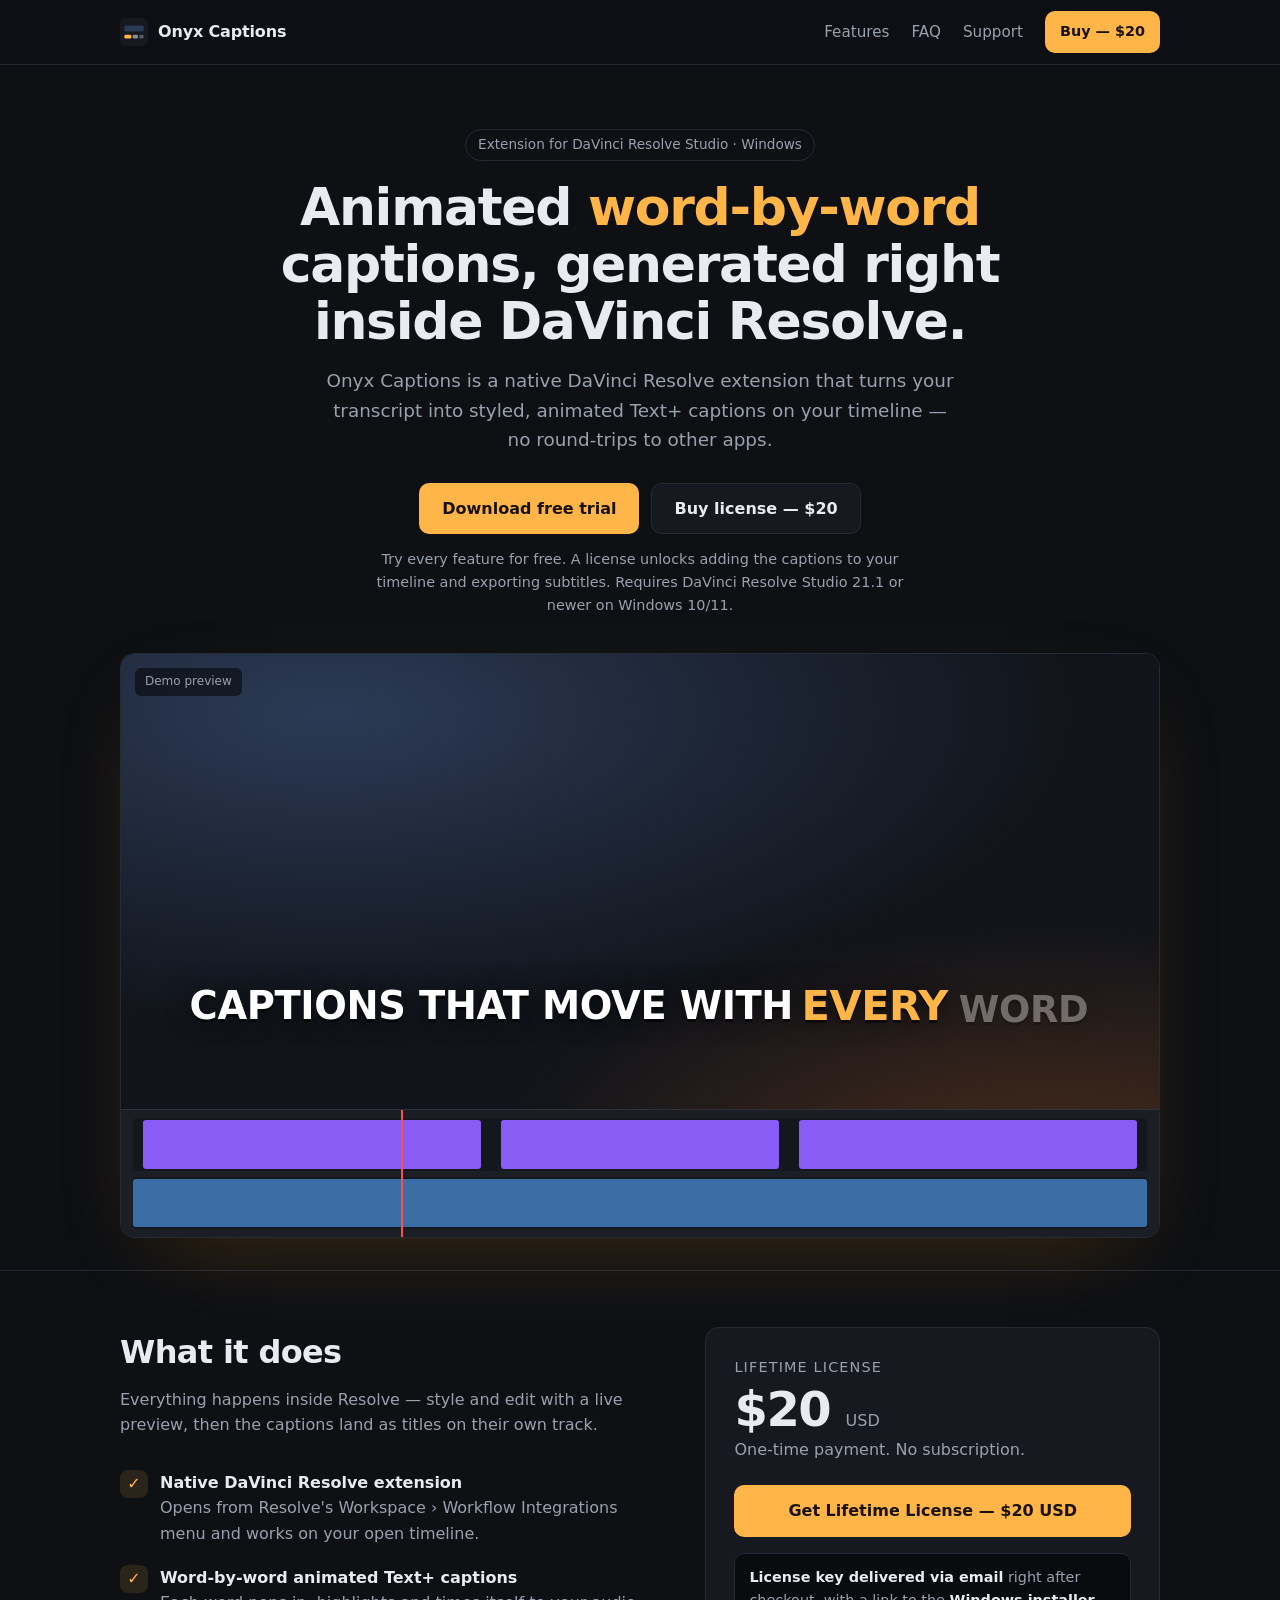
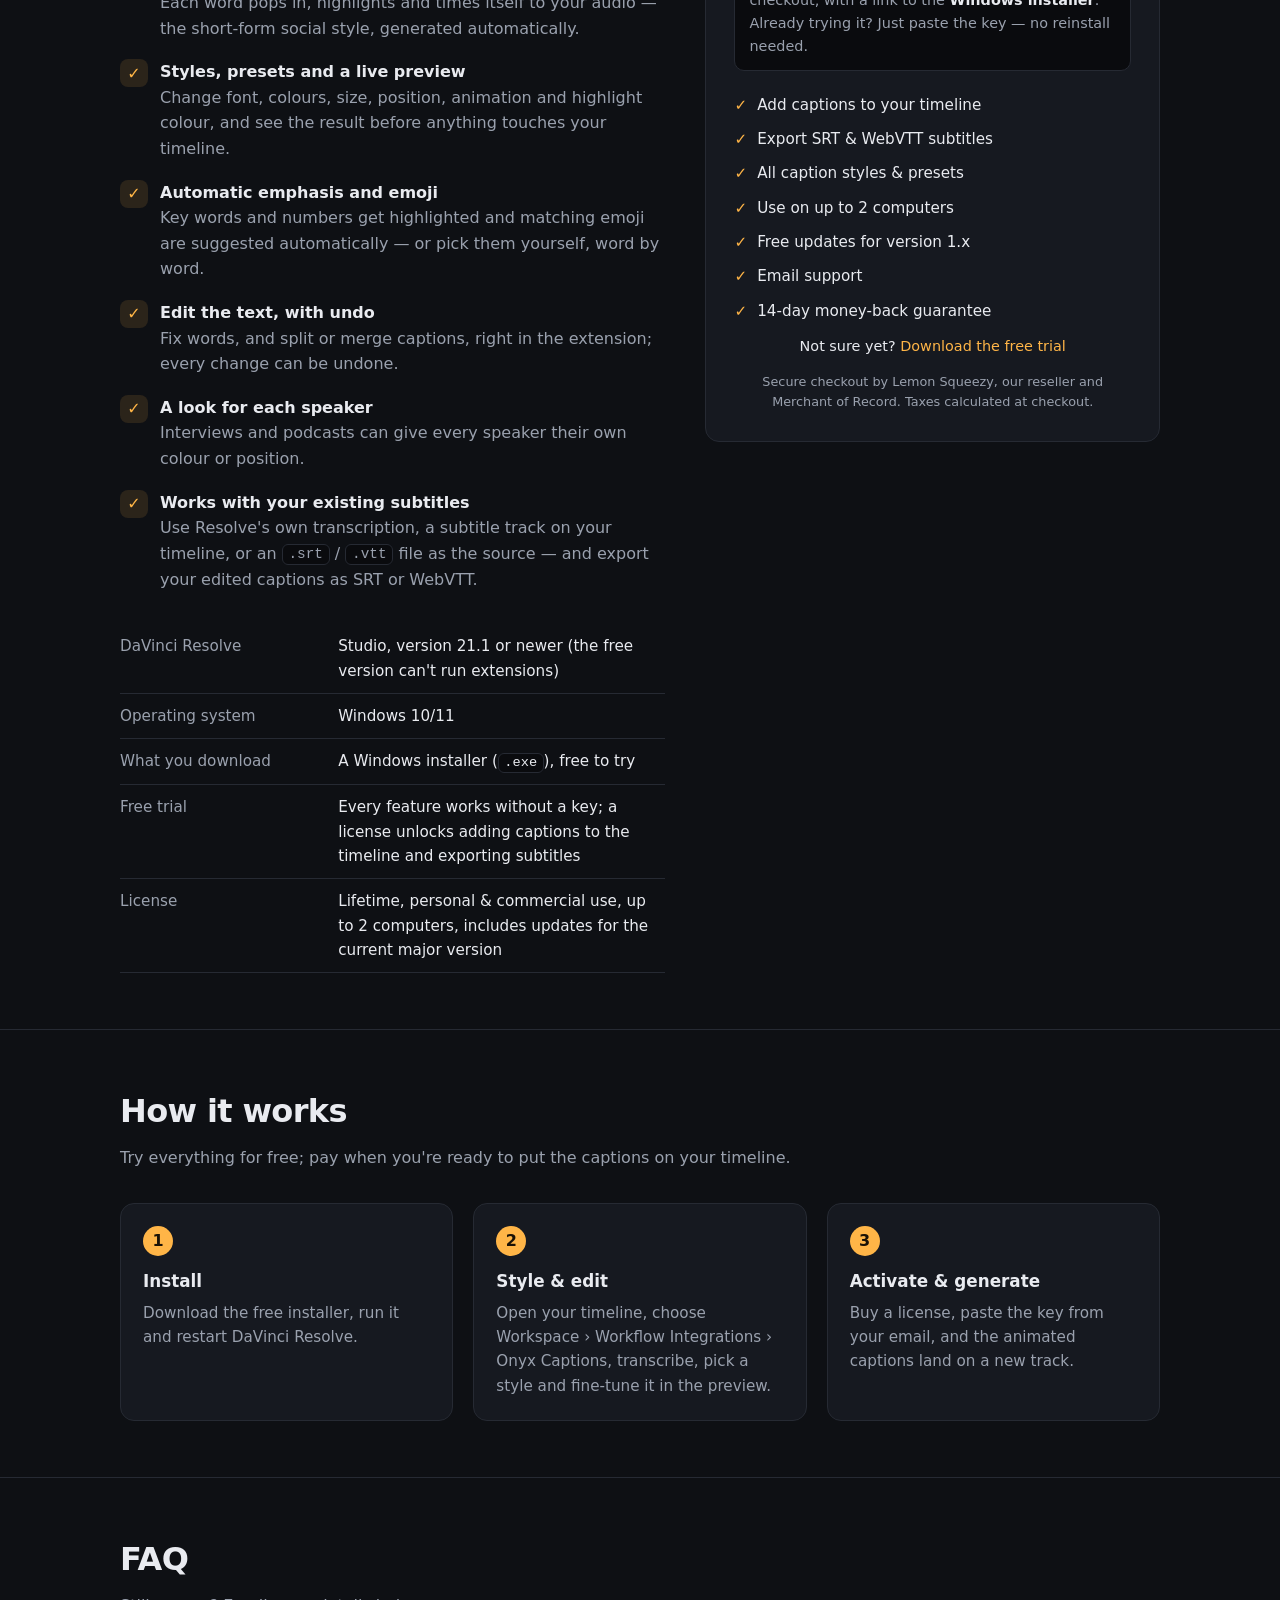
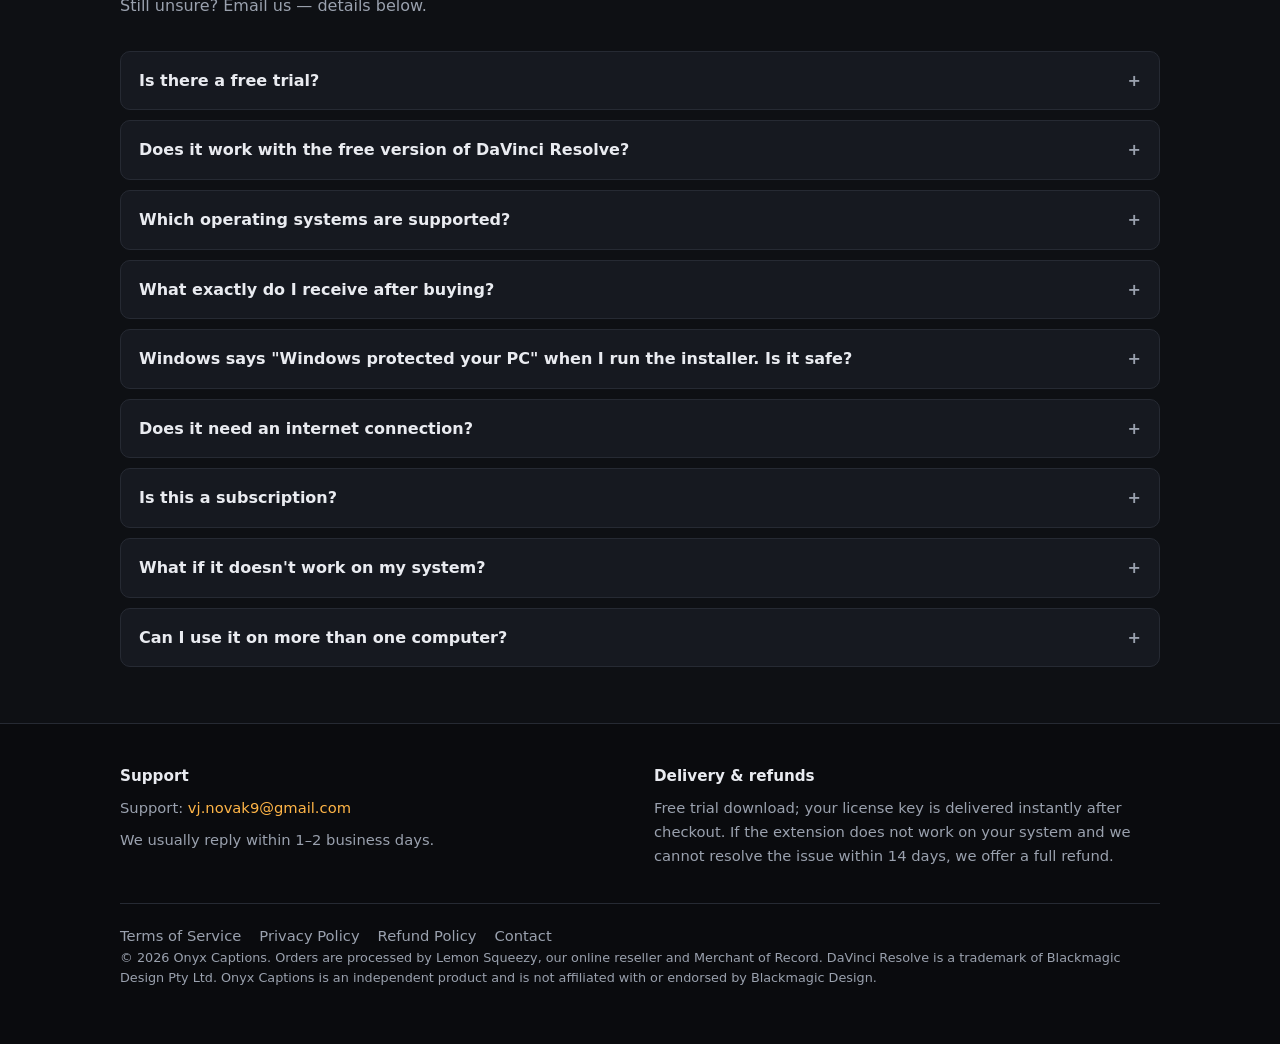
==== commit 03dd8db2: "fix bugs and change some incorrect information" ====
--- a/index.html
+++ b/index.html
@@ -4,6 +4,8 @@
   EDIT BEFORE LAUNCH — search this file for these values:
     • Price ................... "$20" / "20 USD"
     • Demo video .............. assets/demo.mp4
+    • Free download ........... downloads/Onyx-Captions-Setup.exe
+    • Checkout link ........... lemonsqueezy.com/buy/
   The same name, email and seller details also appear in
   terms.html, privacy.html and refund.html.
   ================================================================
@@ -13,7 +15,7 @@
   <meta charset="utf-8">
   <meta name="viewport" content="width=device-width, initial-scale=1">
   <title>Onyx Captions — Animated word-by-word captions for DaVinci Resolve</title>
-  <meta name="description" content="A native DaVinci Resolve extension that generates animated, word-by-word Text+ captions on your timeline. One-time purchase, instant digital download.">
+  <meta name="description" content="A native DaVinci Resolve Studio extension that generates animated, word-by-word Text+ captions on your timeline. Free to try, one-time purchase.">
   <meta property="og:title" content="Onyx Captions — Animated word-by-word captions for DaVinci Resolve">
   <meta property="og:description" content="Generate animated, word-by-word Text+ captions directly inside DaVinci Resolve.">
   <meta property="og:type" content="website">
@@ -43,11 +45,21 @@
   <!-- 1. Product name + headline -->
   <section class="hero">
     <div class="container">
-      <span class="eyebrow">Extension for DaVinci Resolve · Windows</span>
+      <span class="eyebrow">Extension for DaVinci Resolve Studio · Windows</span>
       <h1>Animated <em>word-by-word</em> captions, generated right inside DaVinci Resolve.</h1>
       <p class="lede">
         Onyx Captions is a native DaVinci Resolve extension that turns your transcript into
         styled, animated Text+ captions on your timeline — no round-trips to other apps.
+      </p>
+
+      <!-- The free installer: upload it next to this page (see README) -->
+      <div class="hero-cta">
+        <a class="btn btn-primary" href="downloads/Onyx-Captions-Setup.exe" download>Download free trial</a>
+        <a class="btn btn-secondary" href="#pricing">Buy license — $20</a>
+      </div>
+      <p class="hero-note">
+        Try every feature for free. A license unlocks adding the captions to your timeline and exporting subtitles.
+        Requires DaVinci Resolve Studio 21.1 or newer on Windows 10/11.
       </p>
 
       <!-- 2. Demo video -->
@@ -85,14 +97,14 @@
     <div class="container grid-2">
       <div>
         <h2>What it does</h2>
-        <p class="section-sub">Everything happens inside Resolve — your captions are regular Text+ clips you can tweak like any other.</p>
+        <p class="section-sub">Everything happens inside Resolve — style and edit with a live preview, then the captions land as titles on their own track.</p>
 
         <ul class="features">
           <li>
             <span class="check" aria-hidden="true">✓</span>
             <div>
               <strong>Native DaVinci Resolve extension</strong>
-              <span class="desc">Runs from Resolve's Workspace › Scripts menu and works on your open timeline.</span>
+              <span class="desc">Opens from Resolve's Workspace › Workflow Integrations menu and works on your open timeline.</span>
             </div>
           </li>
           <li>
@@ -105,24 +117,46 @@
           <li>
             <span class="check" aria-hidden="true">✓</span>
             <div>
-              <strong>Fully editable output</strong>
-              <span class="desc">Change font, colours, size, position and highlight colour; captions stay as standard Text+ clips on their own track.</span>
+              <strong>Styles, presets and a live preview</strong>
+              <span class="desc">Change font, colours, size, position, animation and highlight colour, and see the result before anything touches your timeline.</span>
+            </div>
+          </li>
+          <li>
+            <span class="check" aria-hidden="true">✓</span>
+            <div>
+              <strong>Automatic emphasis and emoji</strong>
+              <span class="desc">Key words and numbers get highlighted and matching emoji are suggested automatically — or pick them yourself, word by word.</span>
+            </div>
+          </li>
+          <li>
+            <span class="check" aria-hidden="true">✓</span>
+            <div>
+              <strong>Edit the text, with undo</strong>
+              <span class="desc">Fix words, and split or merge captions, right in the extension; every change can be undone.</span>
+            </div>
+          </li>
+          <li>
+            <span class="check" aria-hidden="true">✓</span>
+            <div>
+              <strong>A look for each speaker</strong>
+              <span class="desc">Interviews and podcasts can give every speaker their own colour or position.</span>
             </div>
           </li>
           <li>
             <span class="check" aria-hidden="true">✓</span>
             <div>
               <strong>Works with your existing subtitles</strong>
-              <span class="desc">Use Resolve's own transcription or import an <code>.srt</code> file as the source.</span>
+              <span class="desc">Use Resolve's own transcription, a subtitle track on your timeline, or an <code>.srt</code> / <code>.vtt</code> file as the source — and export your edited captions as SRT or WebVTT.</span>
             </div>
           </li>
         </ul>
 
         <table class="compat" aria-label="Compatibility">
-          <tr><th scope="row">DaVinci Resolve</th><td>Version 21.1 or newer (Free &amp; Studio)</td></tr>
+          <tr><th scope="row">DaVinci Resolve</th><td>Studio, version 21.1 or newer (the free version can't run extensions)</td></tr>
           <tr><th scope="row">Operating system</th><td>Windows 10/11</td></tr>
-          <tr><th scope="row">What you download</th><td><code>.zip</code> containing the extension (<code>.drfx</code>) and install guide</td></tr>
-          <tr><th scope="row">License</th><td>Lifetime, personal &amp; commercial use, includes updates for the current major version</td></tr>
+          <tr><th scope="row">What you download</th><td>A Windows installer (<code>.exe</code>), free to try</td></tr>
+          <tr><th scope="row">Free trial</th><td>Every feature works without a key; a license unlocks adding captions to the timeline and exporting subtitles</td></tr>
+          <tr><th scope="row">License</th><td>Lifetime, personal &amp; commercial use, up to 2 computers, includes updates for the current major version</td></tr>
         </table>
       </div>
 
@@ -142,17 +176,22 @@
         </a>
 
         <p class="delivery">
-          <strong>Instant digital download</strong> (<code>.zip</code> / <code>.drfx</code>)
-          + <strong>license key delivered via email</strong> right after checkout.
+          <strong>License key delivered via email</strong> right after checkout, with a link to the
+          <strong>Windows installer</strong>. Already trying it? Just paste the key — no reinstall needed.
         </p>
 
         <ul>
+          <li>Add captions to your timeline</li>
+          <li>Export SRT &amp; WebVTT subtitles</li>
           <li>All caption styles &amp; presets</li>
+          <li>Use on up to 2 computers</li>
           <li>Free updates for version 1.x</li>
           <li>Email support</li>
           <li>14-day money-back guarantee</li>
         </ul>
 
+        <p class="trial-link">Not sure yet? <a href="downloads/Onyx-Captions-Setup.exe" download>Download the free trial</a></p>
+
         <p class="secure">Secure checkout by Lemon Squeezy, our reseller and Merchant of Record. Taxes calculated at checkout.</p>
       </aside>
     </div>
@@ -161,19 +200,19 @@
   <section id="how">
     <div class="container">
       <h2>How it works</h2>
-      <p class="section-sub">From purchase to captions in a couple of minutes.</p>
+      <p class="section-sub">Try everything for free; pay when you're ready to put the captions on your timeline.</p>
       <div class="steps">
         <div class="step">
-          <h3>Buy &amp; download</h3>
-          <p>Complete checkout and get the download link and your license key by email instantly.</p>
+          <h3>Install</h3>
+          <p>Download the free installer, run it and restart DaVinci Resolve.</p>
         </div>
         <div class="step">
-          <h3>Install</h3>
-          <p>Double-click the <code>.drfx</code> file (or drag it onto Resolve) and restart Resolve.</p>
+          <h3>Style &amp; edit</h3>
+          <p>Open your timeline, choose Workspace › Workflow Integrations › Onyx Captions, transcribe, pick a style and fine-tune it in the preview.</p>
         </div>
         <div class="step">
-          <h3>Generate</h3>
-          <p>Open your timeline, run Onyx Captions, pick a style — animated captions land on a new track.</p>
+          <h3>Activate &amp; generate</h3>
+          <p>Buy a license, paste the key from your email, and the animated captions land on a new track.</p>
         </div>
       </div>
     </div>
@@ -185,8 +224,12 @@
       <p class="section-sub">Still unsure? Email us — details below.</p>
       <div class="faq">
         <details>
+          <summary>Is there a free trial?</summary>
+          <p>Yes. <a href="downloads/Onyx-Captions-Setup.exe" download>Download the installer</a> and use every feature — transcribing, styles, editing and the live preview — for as long as you like. A license unlocks adding the captions to your timeline and exporting subtitles.</p>
+        </details>
+        <details>
           <summary>Does it work with the free version of DaVinci Resolve?</summary>
-          <p>No. Onyx Captions works only with DaVinci Resolve Studio, version 21.1 or newer.</p>
+          <p>No. DaVinci Resolve only runs extensions like Onyx Captions in DaVinci Resolve Studio, version 21.1 or newer.</p>
         </details>
         <details>
           <summary>Which operating systems are supported?</summary>
@@ -194,7 +237,16 @@
         </details>
         <details>
           <summary>What exactly do I receive after buying?</summary>
-          <p>A download link for a <code>.zip</code> file containing the extension (<code>.drfx</code>) and a short install guide, plus a license key. Both arrive by email immediately after checkout and are also shown on the order confirmation page.</p>
+          <p>A license key and a download link for the Windows installer. Both arrive by email immediately after checkout and are also shown on the order confirmation page. If you've already installed the free trial, paste the key into Onyx Captions — no reinstall needed.</p>
+        </details>
+        <!-- Remove this answer once the installer is code-signed -->
+        <details>
+          <summary>Windows says "Windows protected your PC" when I run the installer. Is it safe?</summary>
+          <p>Windows shows this for installers from small developers that it doesn't know yet. Click <strong>More info</strong>, then <strong>Run anyway</strong>.</p>
+        </details>
+        <details>
+          <summary>Does it need an internet connection?</summary>
+          <p>Only to activate your key and to confirm it about once a day. Without internet it keeps working for 14 days after the last check. Your footage and transcripts never leave your computer.</p>
         </details>
         <details>
           <summary>Is this a subscription?</summary>
@@ -206,7 +258,7 @@
         </details>
         <details>
           <summary>Can I use it on more than one computer?</summary>
-          <p>Yes — one license covers you, the buyer, on up to two computers that you personally use.</p>
+          <p>Yes — one license covers you, the buyer, on up to two computers that you personally use. Moving to a new computer? Choose <strong>Deactivate this computer</strong> in the extension's license screen, then activate the key on the new one.</p>
         </details>
       </div>
     </div>
@@ -225,7 +277,7 @@
       </div>
       <div>
         <h4>Delivery &amp; refunds</h4>
-        <p>Instant digital delivery after checkout. If the extension does not work on your system and we cannot resolve the issue within 14 days, we offer a full refund.</p>
+        <p>Free trial download; your license key is delivered instantly after checkout. If the extension does not work on your system and we cannot resolve the issue within 14 days, we offer a full refund.</p>
       </div>
     </div>
 
--- a/assets/style.css
+++ b/assets/style.css
@@ -110,6 +110,13 @@
 }
 .btn-primary:hover { background: var(--accent-strong); }
 
+.btn-secondary {
+  background: var(--bg-raised);
+  border-color: var(--border);
+  color: var(--text);
+}
+.btn-secondary:hover { border-color: var(--text-muted); }
+
 .btn-small { padding: 8px 14px; font-size: 0.9rem; }
 .btn-block { width: 100%; }
 
@@ -138,11 +145,27 @@
 .hero h1 em { font-style: normal; color: var(--accent); }
 
 .lede {
-  margin: 0 auto 36px;
+  margin: 0 auto 28px;
   max-width: 640px;
   color: var(--text-muted);
   font-size: 1.15rem;
 }
+
+.hero-cta {
+  display: flex;
+  flex-wrap: wrap;
+  justify-content: center;
+  gap: 12px;
+}
+
+.hero-note {
+  margin: 14px auto 36px;
+  max-width: 560px;
+  color: var(--text-muted);
+  font-size: 0.9rem;
+}
+
+.trial-link { margin: 12px 0 0; font-size: 0.9rem; text-align: center; }
 
 /* ------------------------------------------------------------------
    Demo video
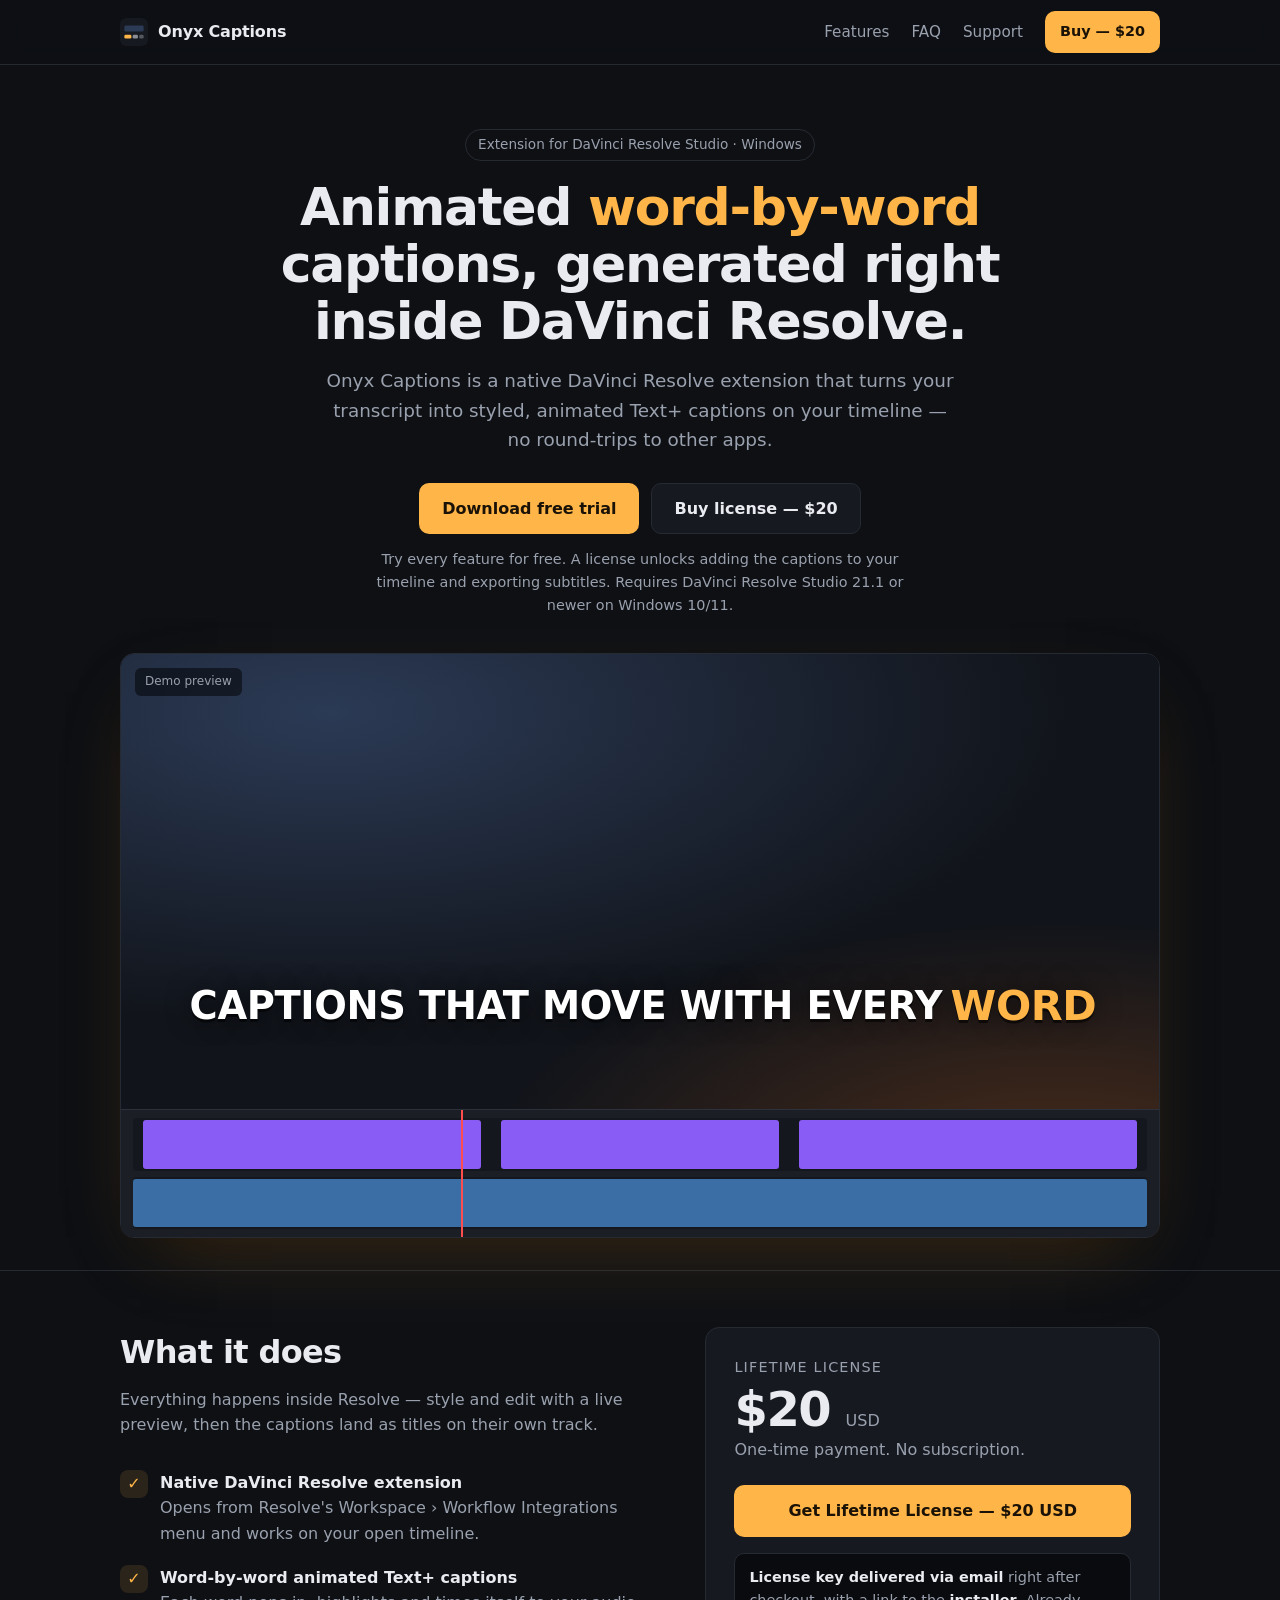
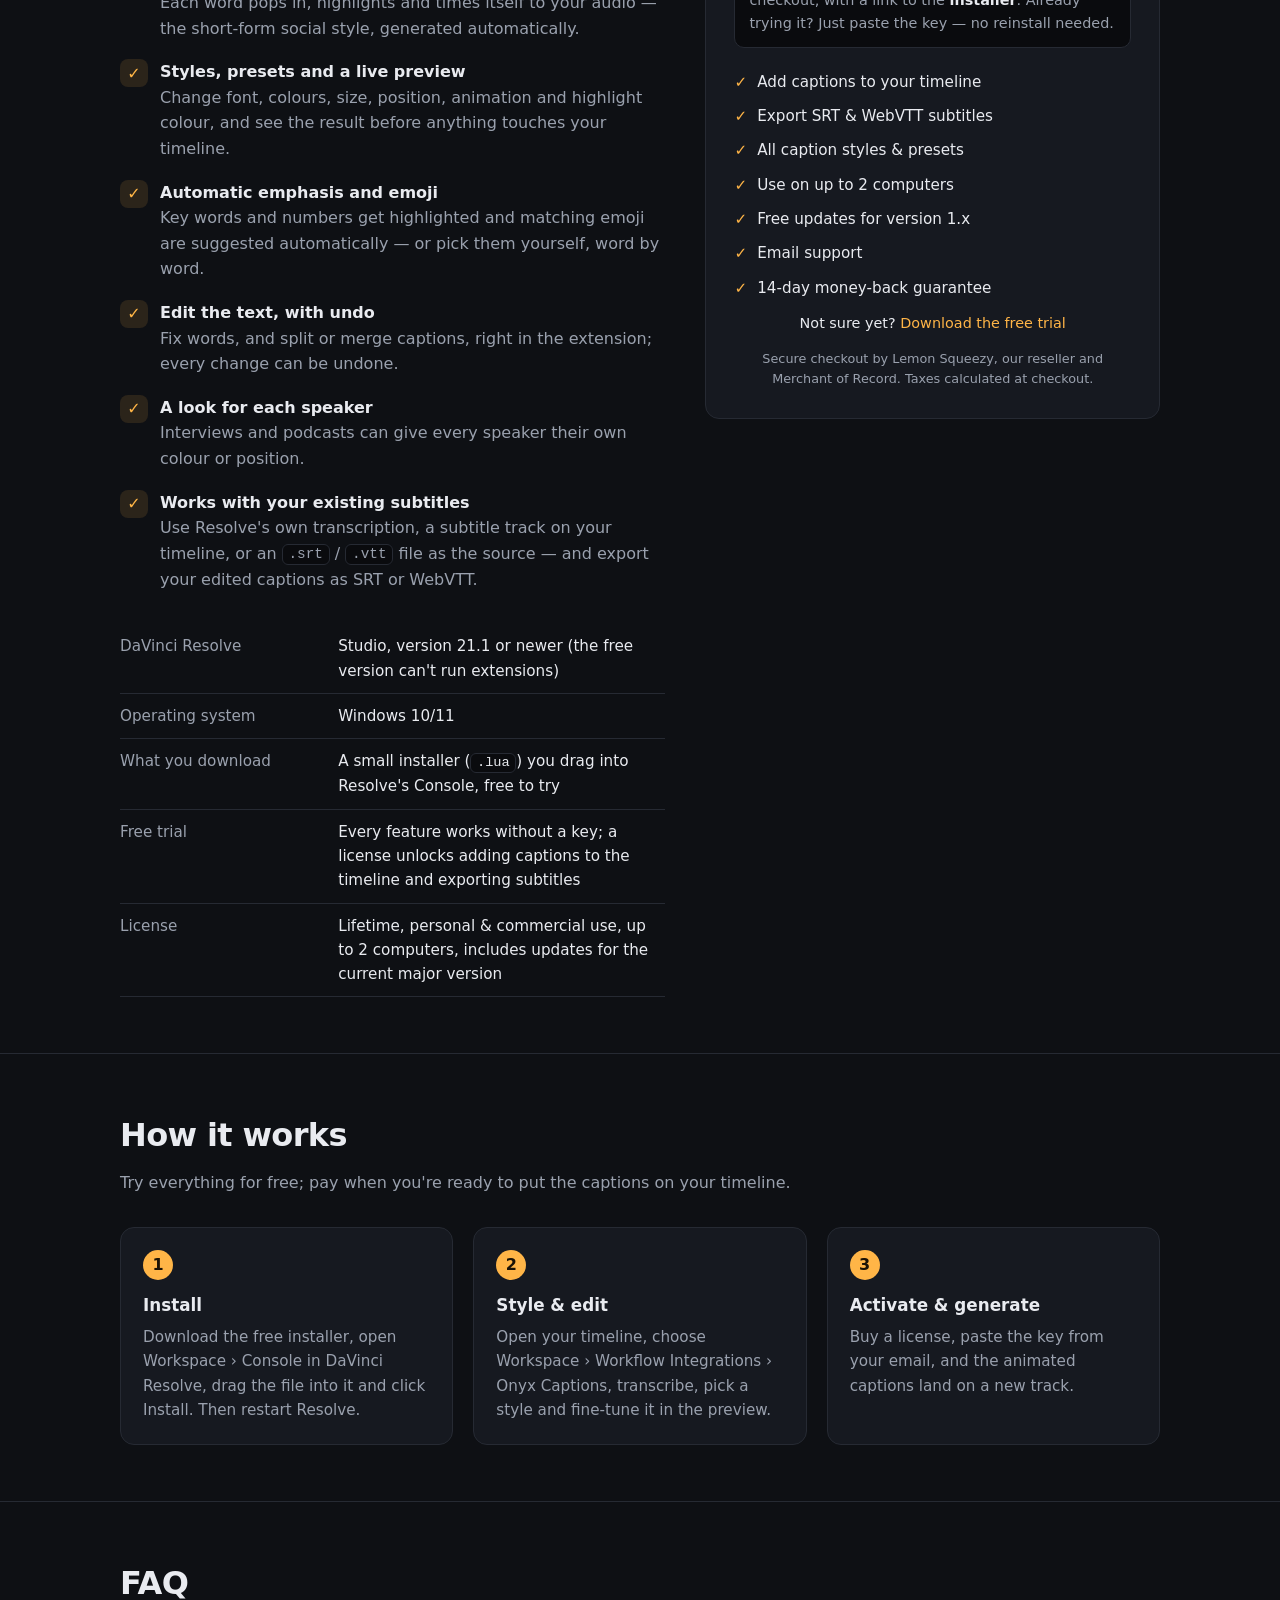
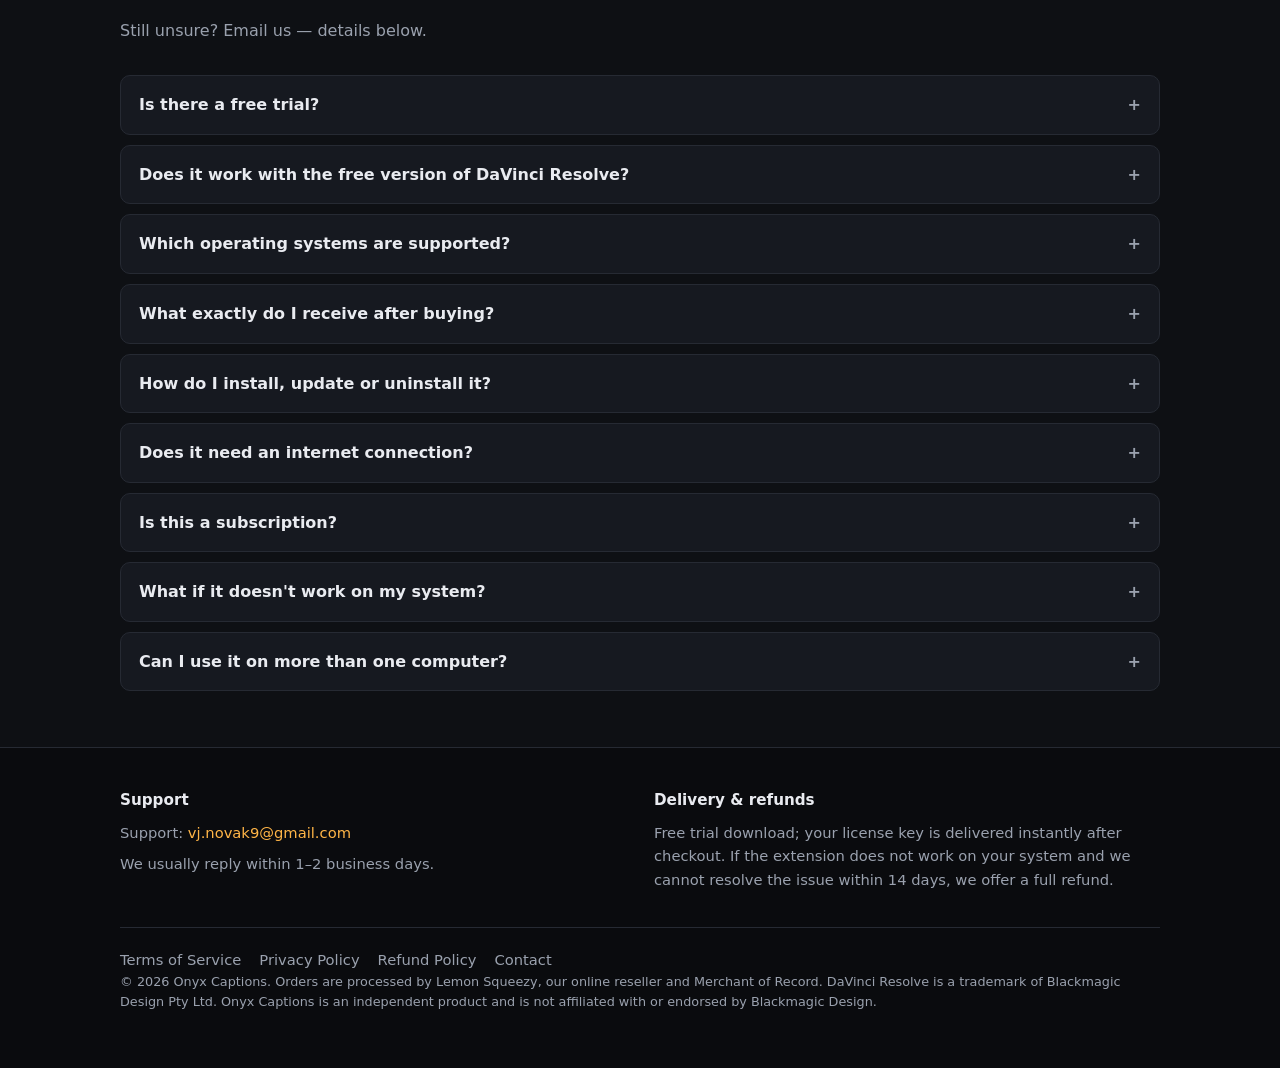
==== commit 262c43fc: "change to lua installer" ====
--- a/index.html
+++ b/index.html
@@ -4,7 +4,7 @@
   EDIT BEFORE LAUNCH — search this file for these values:
     • Price ................... "$20" / "20 USD"
     • Demo video .............. assets/demo.mp4
-    • Free download ........... downloads/Onyx-Captions-Setup.exe
+    • Free download ........... downloads/Install-Onyx-Captions.lua
     • Checkout link ........... lemonsqueezy.com/buy/
   The same name, email and seller details also appear in
   terms.html, privacy.html and refund.html.
@@ -54,7 +54,7 @@
 
       <!-- The free installer: upload it next to this page (see README) -->
       <div class="hero-cta">
-        <a class="btn btn-primary" href="downloads/Onyx-Captions-Setup.exe" download>Download free trial</a>
+        <a class="btn btn-primary" href="downloads/Install-Onyx-Captions.lua" download="Install Onyx Captions.lua">Download free trial</a>
         <a class="btn btn-secondary" href="#pricing">Buy license — $20</a>
       </div>
       <p class="hero-note">
@@ -154,7 +154,7 @@
         <table class="compat" aria-label="Compatibility">
           <tr><th scope="row">DaVinci Resolve</th><td>Studio, version 21.1 or newer (the free version can't run extensions)</td></tr>
           <tr><th scope="row">Operating system</th><td>Windows 10/11</td></tr>
-          <tr><th scope="row">What you download</th><td>A Windows installer (<code>.exe</code>), free to try</td></tr>
+          <tr><th scope="row">What you download</th><td>A small installer (<code>.lua</code>) you drag into Resolve's Console, free to try</td></tr>
           <tr><th scope="row">Free trial</th><td>Every feature works without a key; a license unlocks adding captions to the timeline and exporting subtitles</td></tr>
           <tr><th scope="row">License</th><td>Lifetime, personal &amp; commercial use, up to 2 computers, includes updates for the current major version</td></tr>
         </table>
@@ -177,7 +177,7 @@
 
         <p class="delivery">
           <strong>License key delivered via email</strong> right after checkout, with a link to the
-          <strong>Windows installer</strong>. Already trying it? Just paste the key — no reinstall needed.
+          <strong>installer</strong>. Already trying it? Just paste the key — no reinstall needed.
         </p>
 
         <ul>
@@ -190,7 +190,7 @@
           <li>14-day money-back guarantee</li>
         </ul>
 
-        <p class="trial-link">Not sure yet? <a href="downloads/Onyx-Captions-Setup.exe" download>Download the free trial</a></p>
+        <p class="trial-link">Not sure yet? <a href="downloads/Install-Onyx-Captions.lua" download="Install Onyx Captions.lua">Download the free trial</a></p>
 
         <p class="secure">Secure checkout by Lemon Squeezy, our reseller and Merchant of Record. Taxes calculated at checkout.</p>
       </aside>
@@ -204,7 +204,7 @@
       <div class="steps">
         <div class="step">
           <h3>Install</h3>
-          <p>Download the free installer, run it and restart DaVinci Resolve.</p>
+          <p>Download the free installer, open Workspace › Console in DaVinci Resolve, drag the file into it and click Install. Then restart Resolve.</p>
         </div>
         <div class="step">
           <h3>Style &amp; edit</h3>
@@ -225,7 +225,7 @@
       <div class="faq">
         <details>
           <summary>Is there a free trial?</summary>
-          <p>Yes. <a href="downloads/Onyx-Captions-Setup.exe" download>Download the installer</a> and use every feature — transcribing, styles, editing and the live preview — for as long as you like. A license unlocks adding the captions to your timeline and exporting subtitles.</p>
+          <p>Yes. <a href="downloads/Install-Onyx-Captions.lua" download="Install Onyx Captions.lua">Download the installer</a> and use every feature — transcribing, styles, editing and the live preview — for as long as you like. A license unlocks adding the captions to your timeline and exporting subtitles.</p>
         </details>
         <details>
           <summary>Does it work with the free version of DaVinci Resolve?</summary>
@@ -237,12 +237,11 @@
         </details>
         <details>
           <summary>What exactly do I receive after buying?</summary>
-          <p>A license key and a download link for the Windows installer. Both arrive by email immediately after checkout and are also shown on the order confirmation page. If you've already installed the free trial, paste the key into Onyx Captions — no reinstall needed.</p>
-        </details>
-        <!-- Remove this answer once the installer is code-signed -->
-        <details>
-          <summary>Windows says "Windows protected your PC" when I run the installer. Is it safe?</summary>
-          <p>Windows shows this for installers from small developers that it doesn't know yet. Click <strong>More info</strong>, then <strong>Run anyway</strong>.</p>
+          <p>A license key and a download link for the installer. Both arrive by email immediately after checkout and are also shown on the order confirmation page. If you've already installed the free trial, paste the key into Onyx Captions — no reinstall needed.</p>
+        </details>
+        <details>
+          <summary>How do I install, update or uninstall it?</summary>
+          <p>In DaVinci Resolve Studio, open <strong>Workspace › Console</strong> and drag <code>Install Onyx Captions.lua</code> into the Console window. Click <strong>Install</strong>, then restart Resolve and open <strong>Workspace › Workflow Integrations › Onyx Captions</strong>. To update, do the same with the newer file; to uninstall, drag it in again and click <strong>Uninstall</strong>. The installer runs inside Resolve, so there's nothing to run outside it and no admin rights are needed.</p>
         </details>
         <details>
           <summary>Does it need an internet connection?</summary>
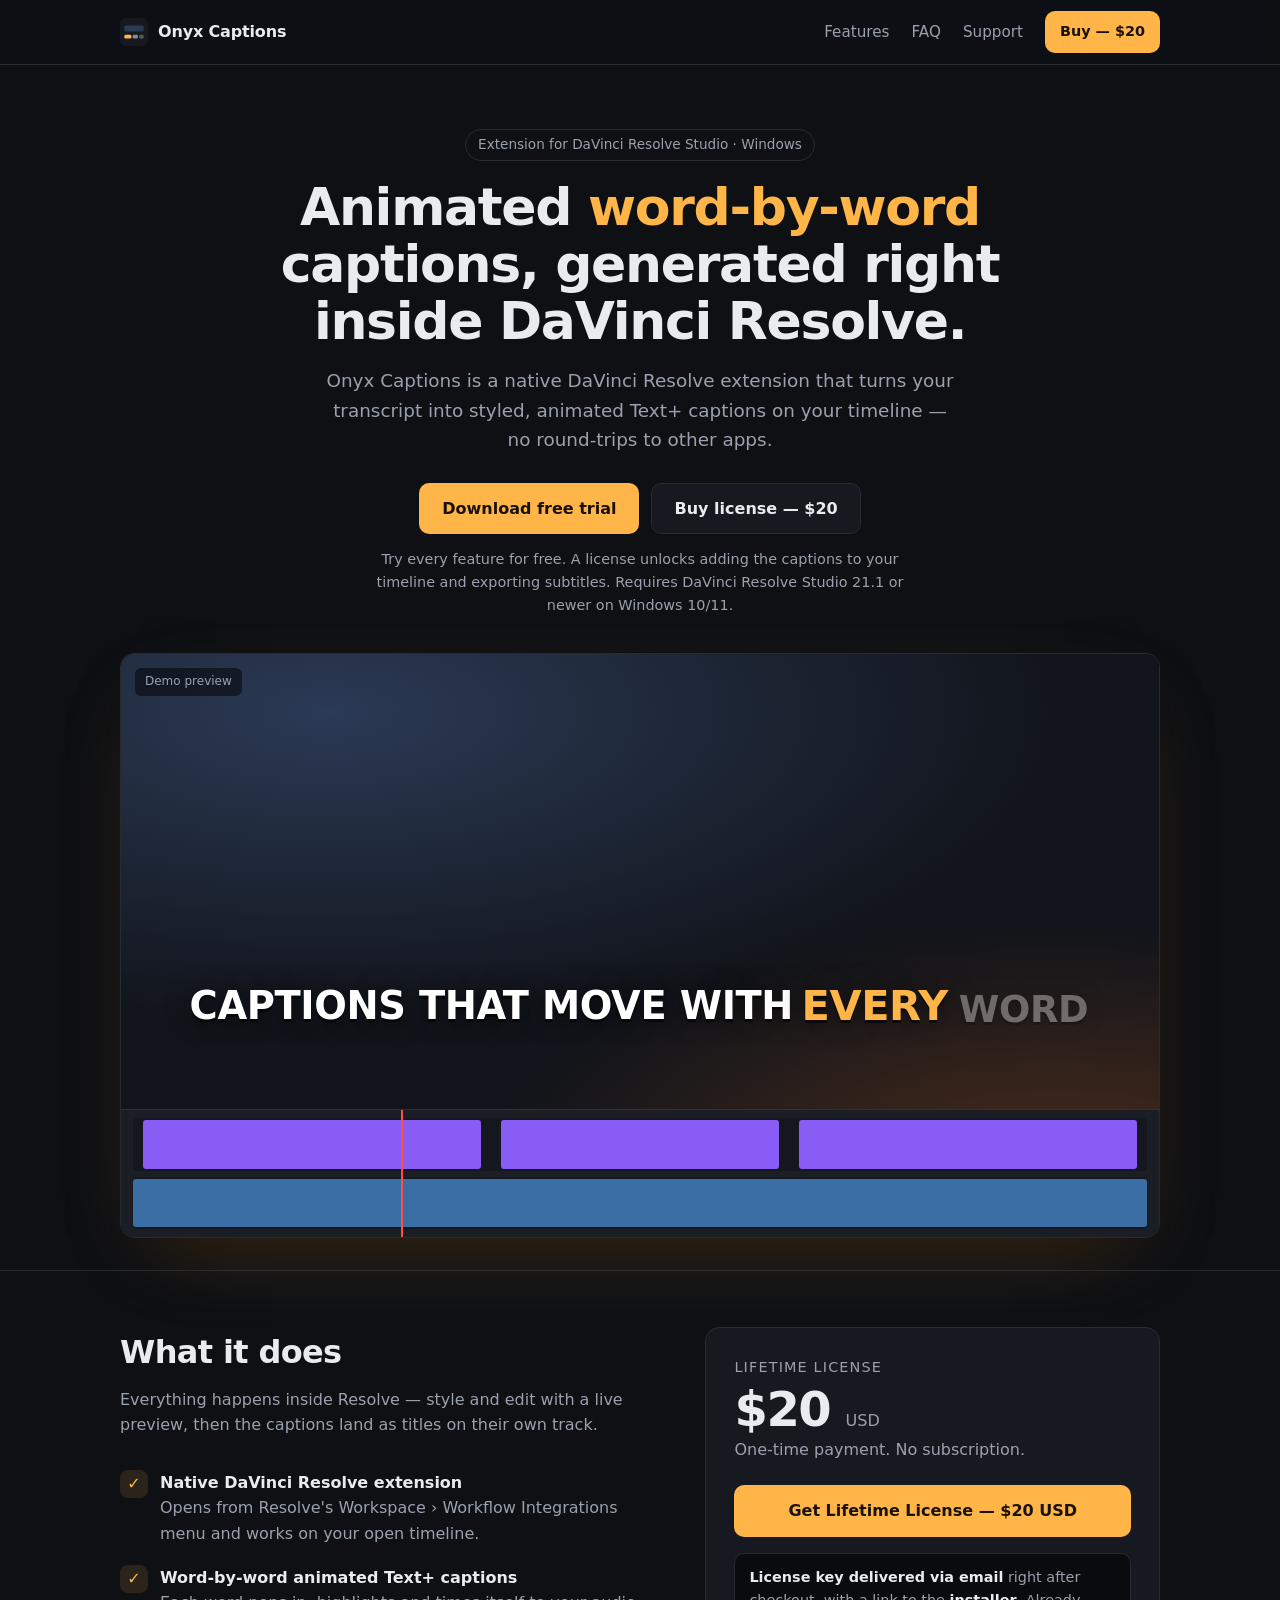
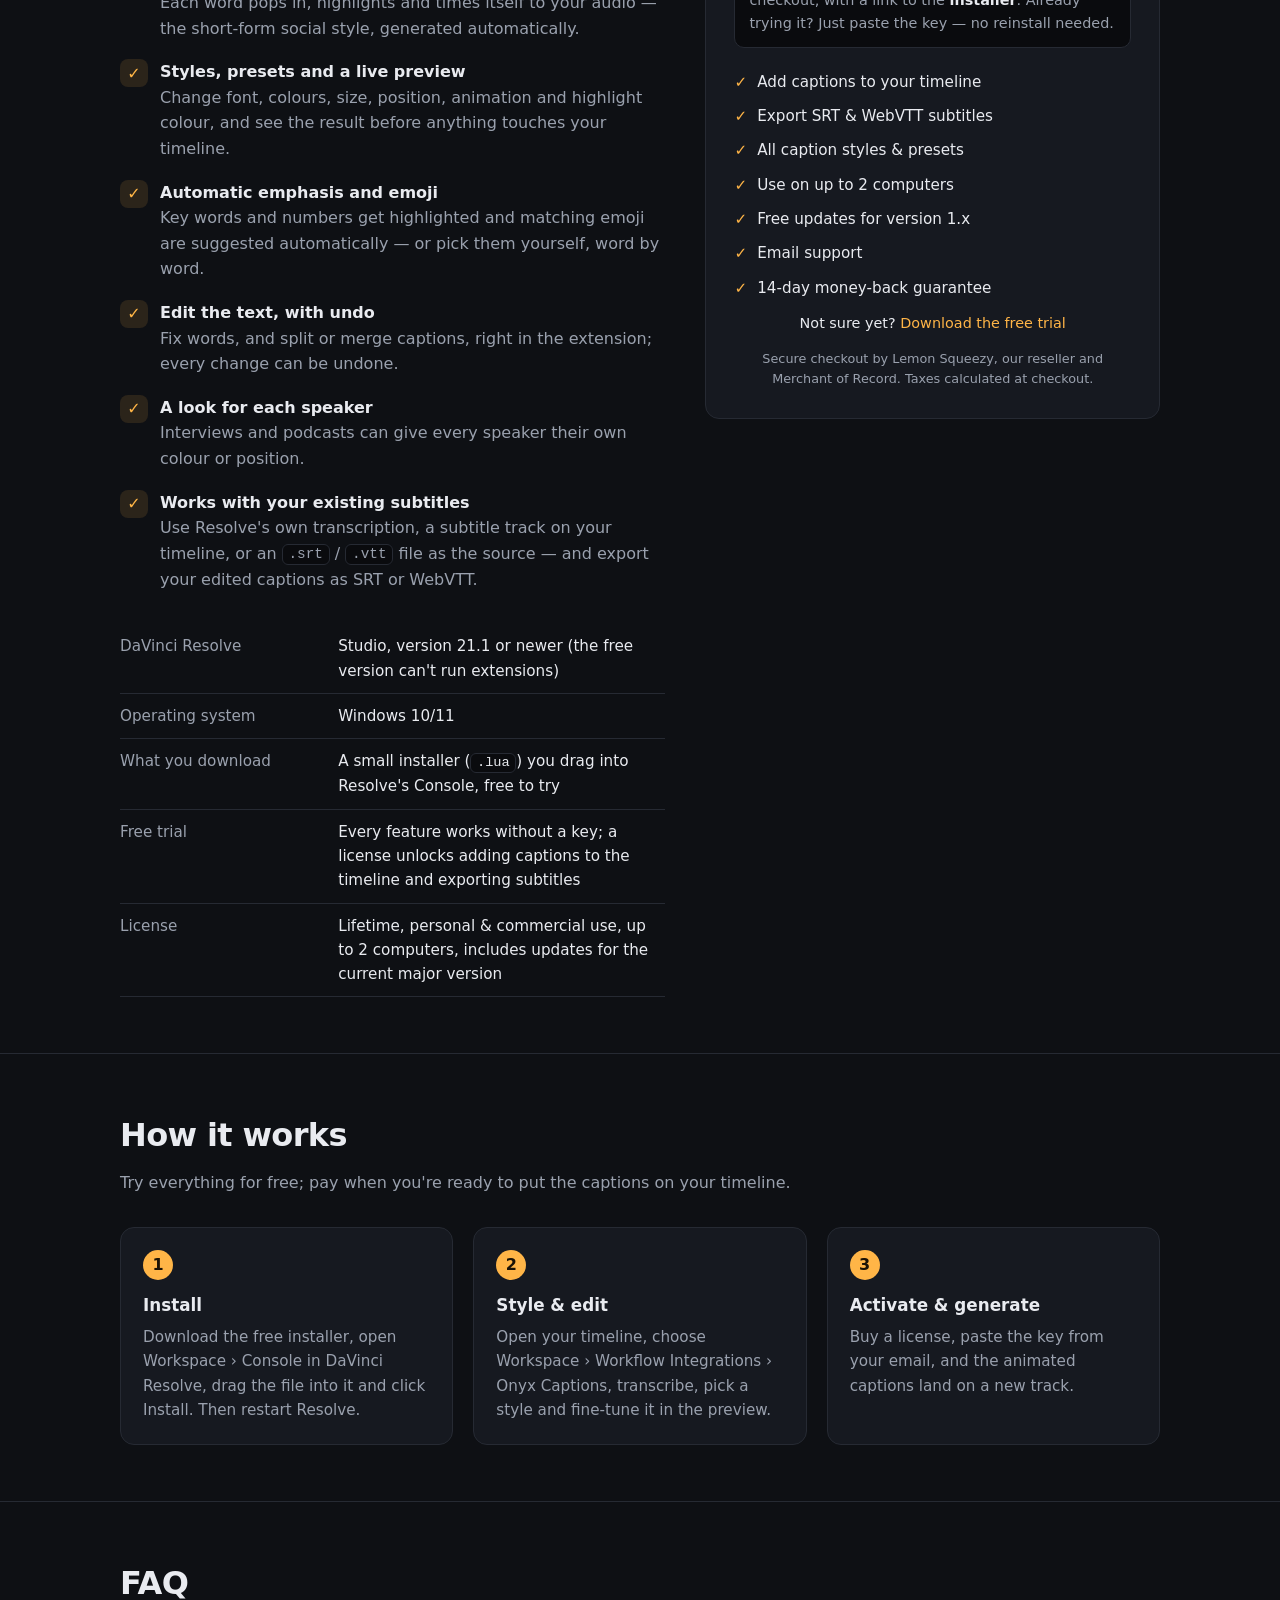
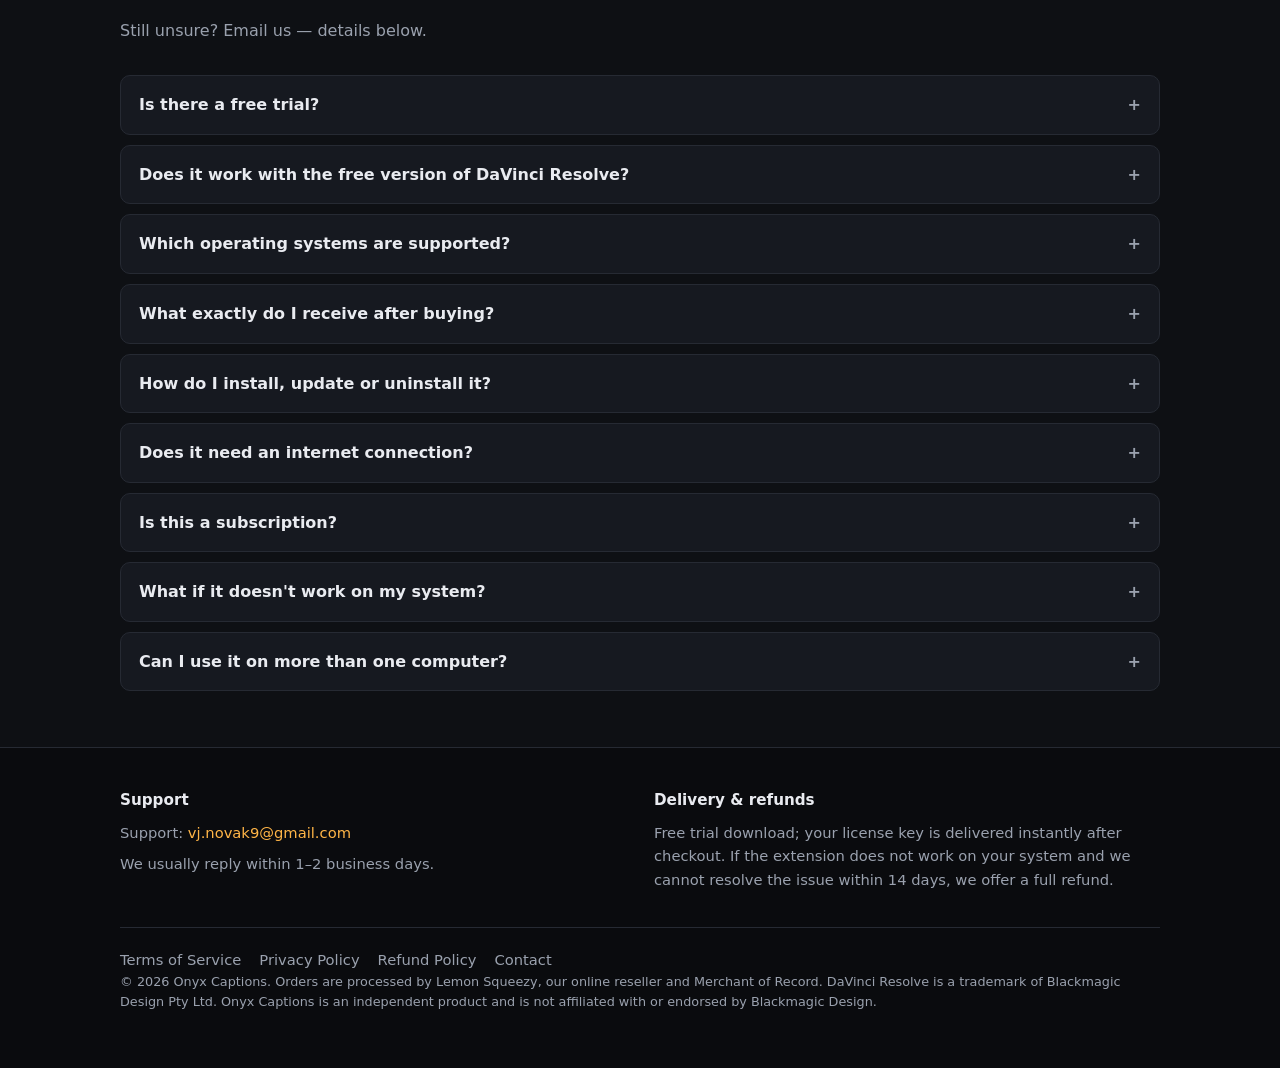
==== commit 87287f10: "change buy link" ====
--- a/index.html
+++ b/index.html
@@ -171,7 +171,7 @@
           (via lemon.js at the bottom of the page); without JS it opens normally.
         -->
         <a class="btn btn-primary btn-block lemonsqueezy-button"
-           href="https://videoextensions.lemonsqueezy.com/buy/1478108">
+           href="https://videoextensions.lemonsqueezy.com/checkout/buy/192034f4-7ddd-4d73-b586-7eecf7e4a03d">
           Get Lifetime License — $20 USD
         </a>
 
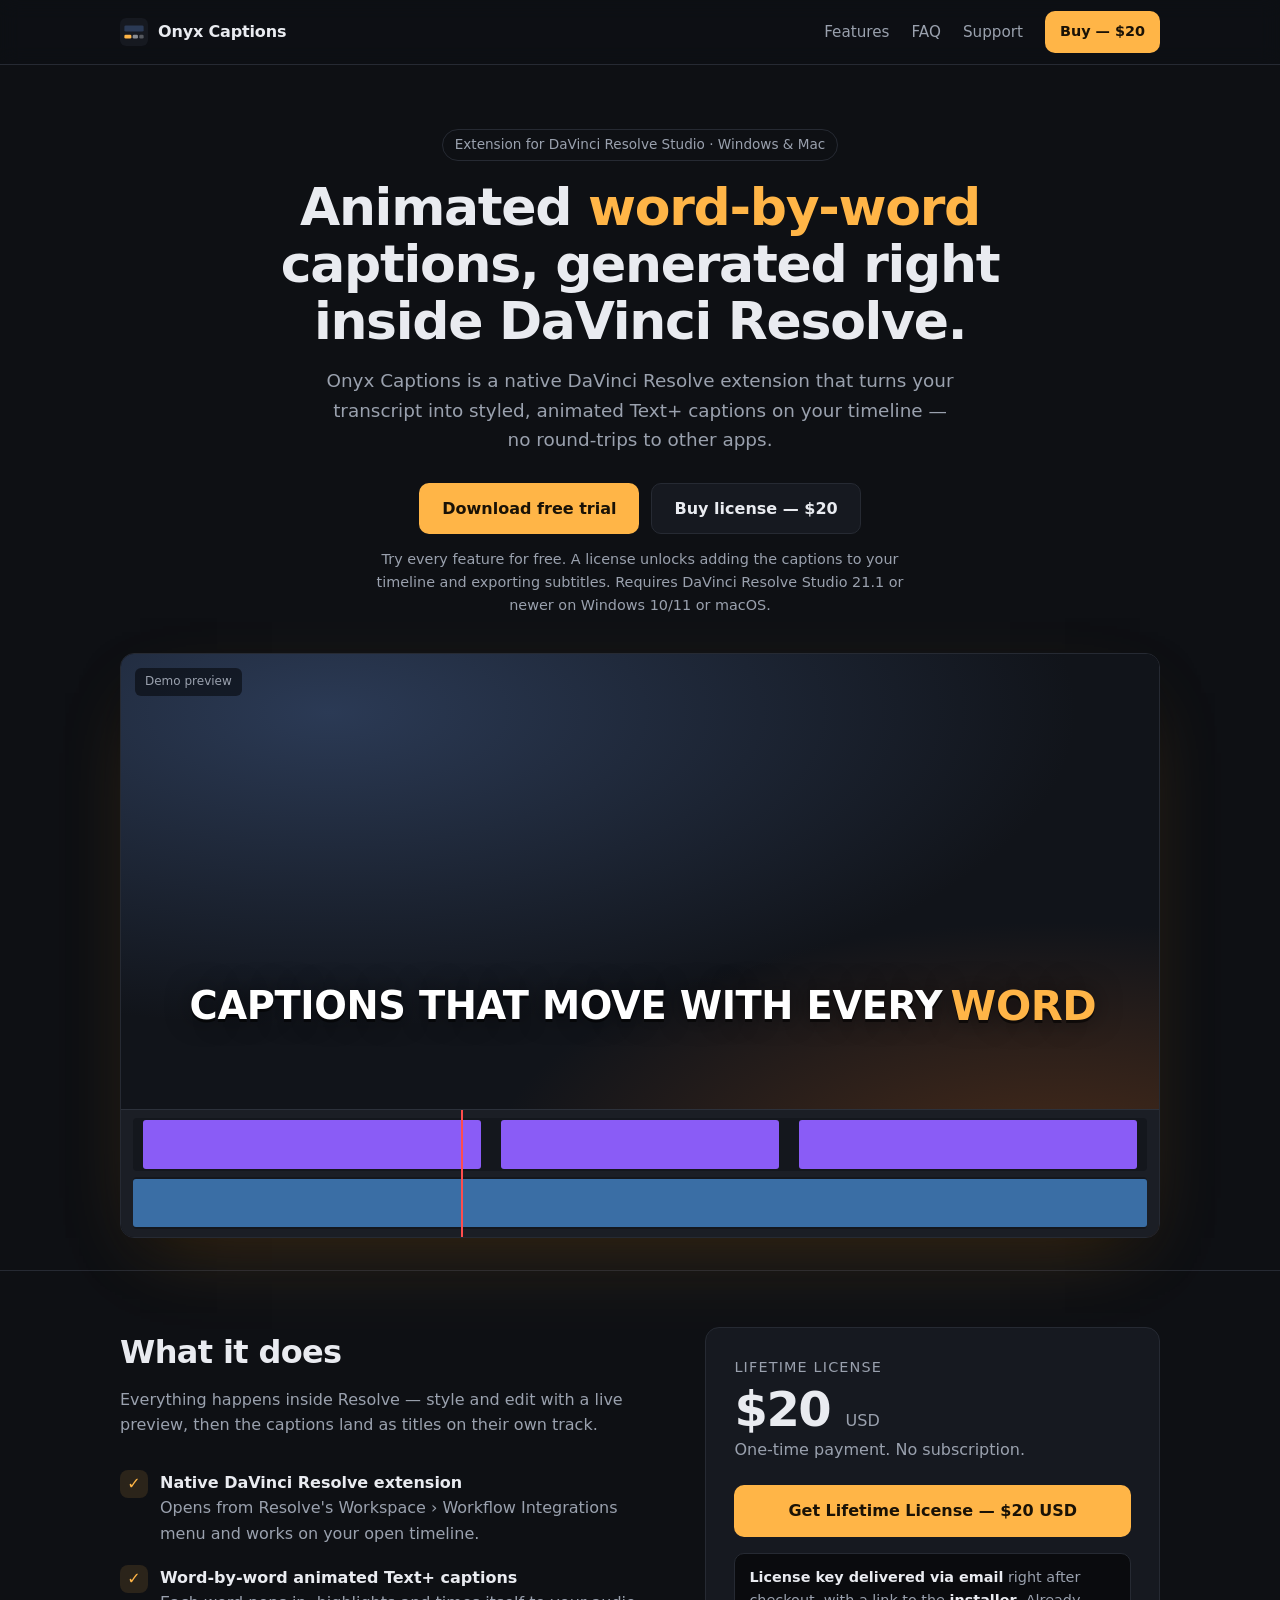
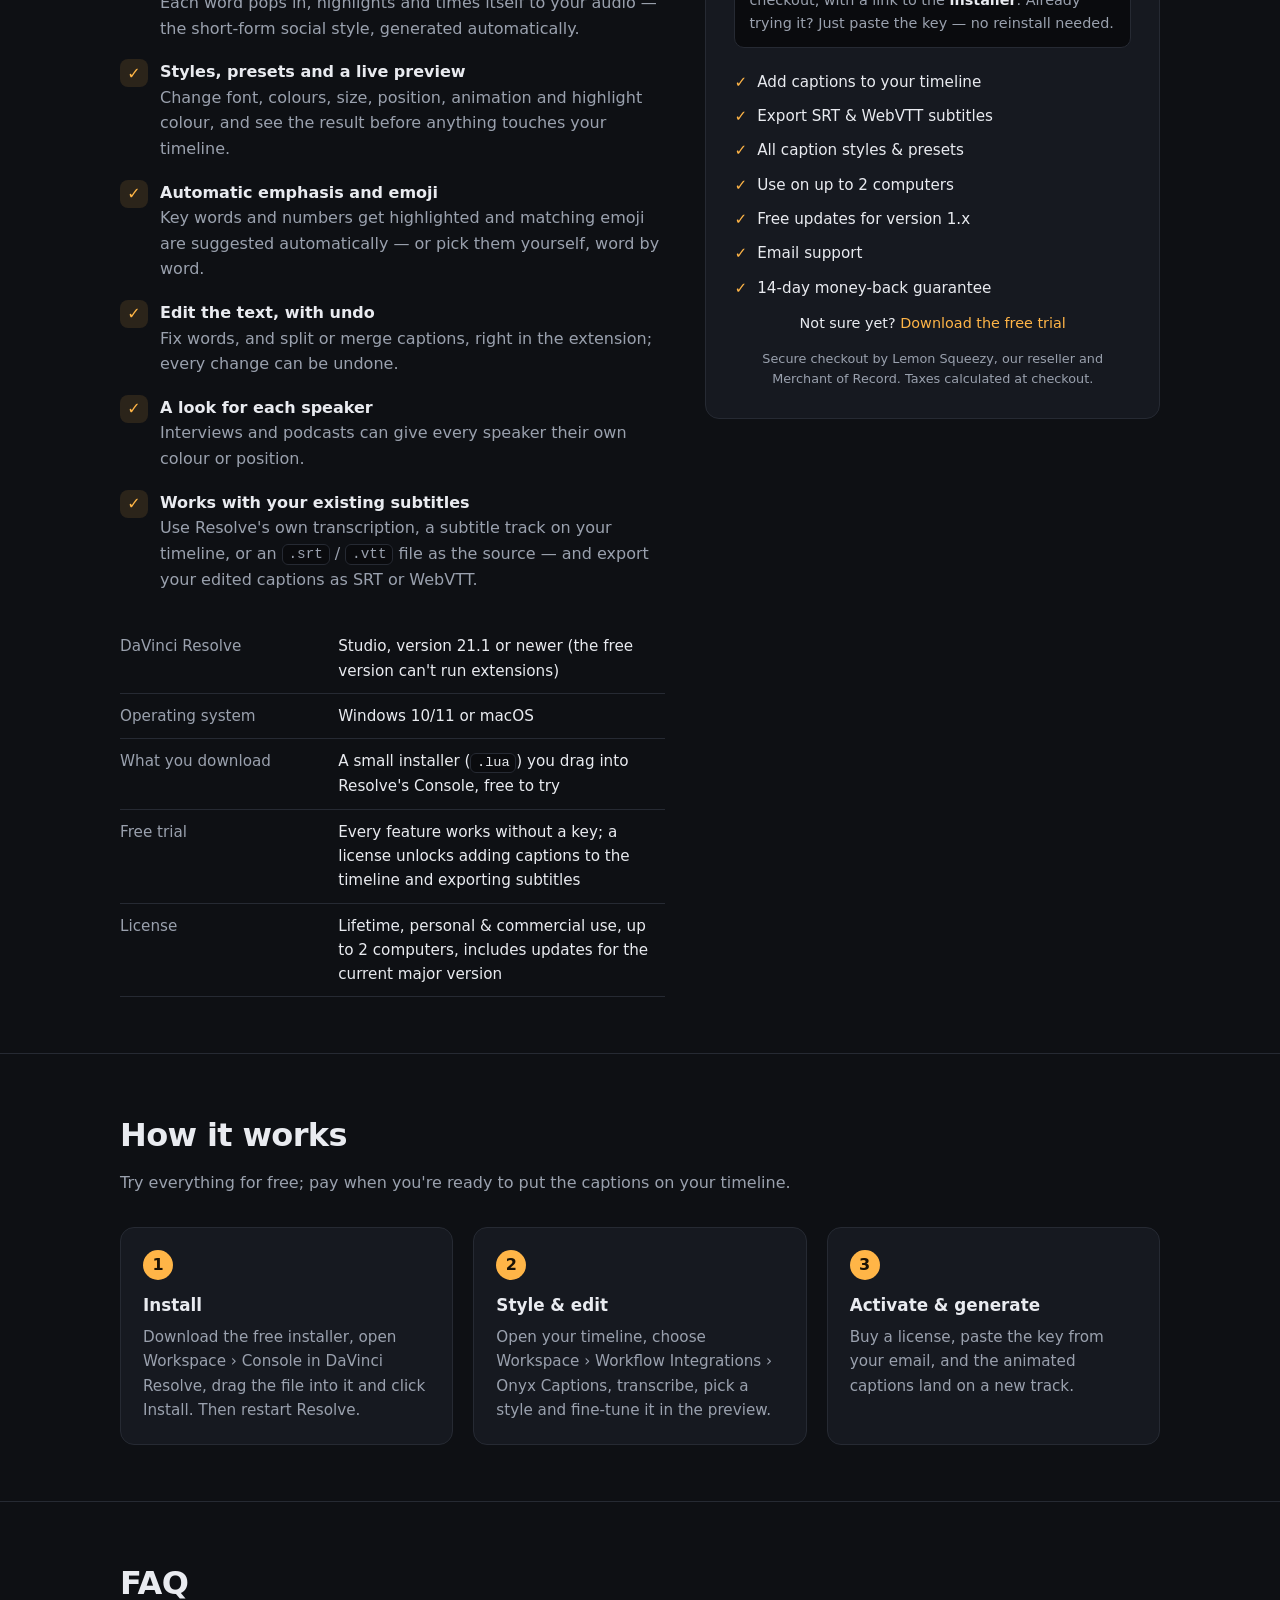
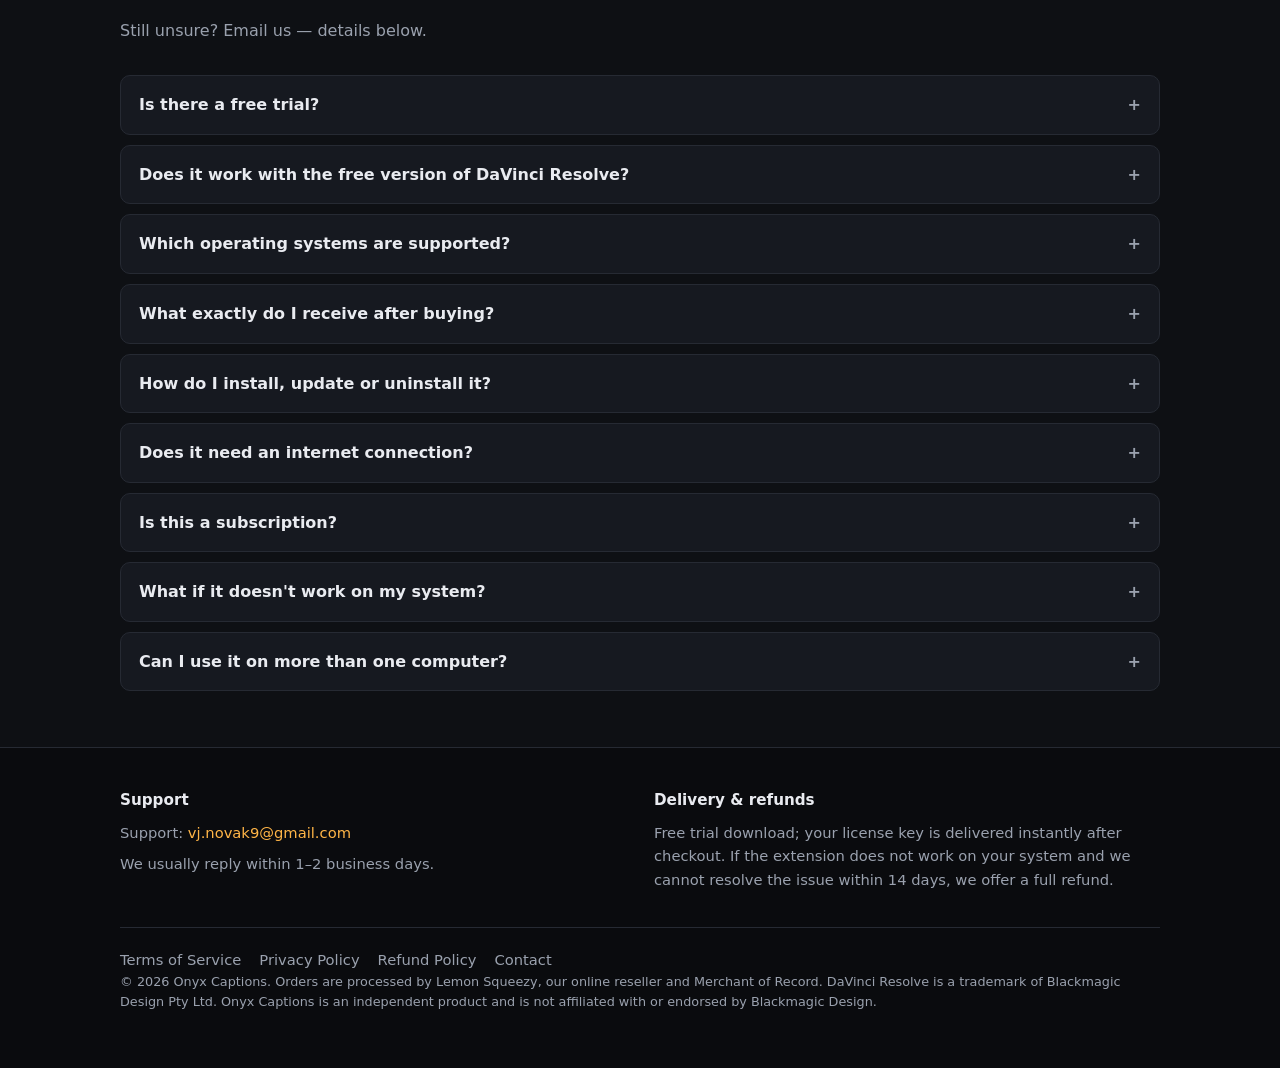
==== commit e0219e78: "mac support" ====
--- a/index.html
+++ b/index.html
@@ -45,7 +45,7 @@
   <!-- 1. Product name + headline -->
   <section class="hero">
     <div class="container">
-      <span class="eyebrow">Extension for DaVinci Resolve Studio · Windows</span>
+      <span class="eyebrow">Extension for DaVinci Resolve Studio · Windows & Mac</span>
       <h1>Animated <em>word-by-word</em> captions, generated right inside DaVinci Resolve.</h1>
       <p class="lede">
         Onyx Captions is a native DaVinci Resolve extension that turns your transcript into
@@ -59,7 +59,7 @@
       </div>
       <p class="hero-note">
         Try every feature for free. A license unlocks adding the captions to your timeline and exporting subtitles.
-        Requires DaVinci Resolve Studio 21.1 or newer on Windows 10/11.
+        Requires DaVinci Resolve Studio 21.1 or newer on Windows 10/11 or macOS.
       </p>
 
       <!-- 2. Demo video -->
@@ -153,7 +153,7 @@
 
         <table class="compat" aria-label="Compatibility">
           <tr><th scope="row">DaVinci Resolve</th><td>Studio, version 21.1 or newer (the free version can't run extensions)</td></tr>
-          <tr><th scope="row">Operating system</th><td>Windows 10/11</td></tr>
+          <tr><th scope="row">Operating system</th><td>Windows 10/11 or macOS</td></tr>
           <tr><th scope="row">What you download</th><td>A small installer (<code>.lua</code>) you drag into Resolve's Console, free to try</td></tr>
           <tr><th scope="row">Free trial</th><td>Every feature works without a key; a license unlocks adding captions to the timeline and exporting subtitles</td></tr>
           <tr><th scope="row">License</th><td>Lifetime, personal &amp; commercial use, up to 2 computers, includes updates for the current major version</td></tr>
@@ -233,7 +233,7 @@
         </details>
         <details>
           <summary>Which operating systems are supported?</summary>
-          <p>Onyx Captions currently only supports Windows 10/11. MacOS support is planned.</p>
+          <p>Onyx Captions currently supports Windows 10/11 and Mac.</p>
         </details>
         <details>
           <summary>What exactly do I receive after buying?</summary>
